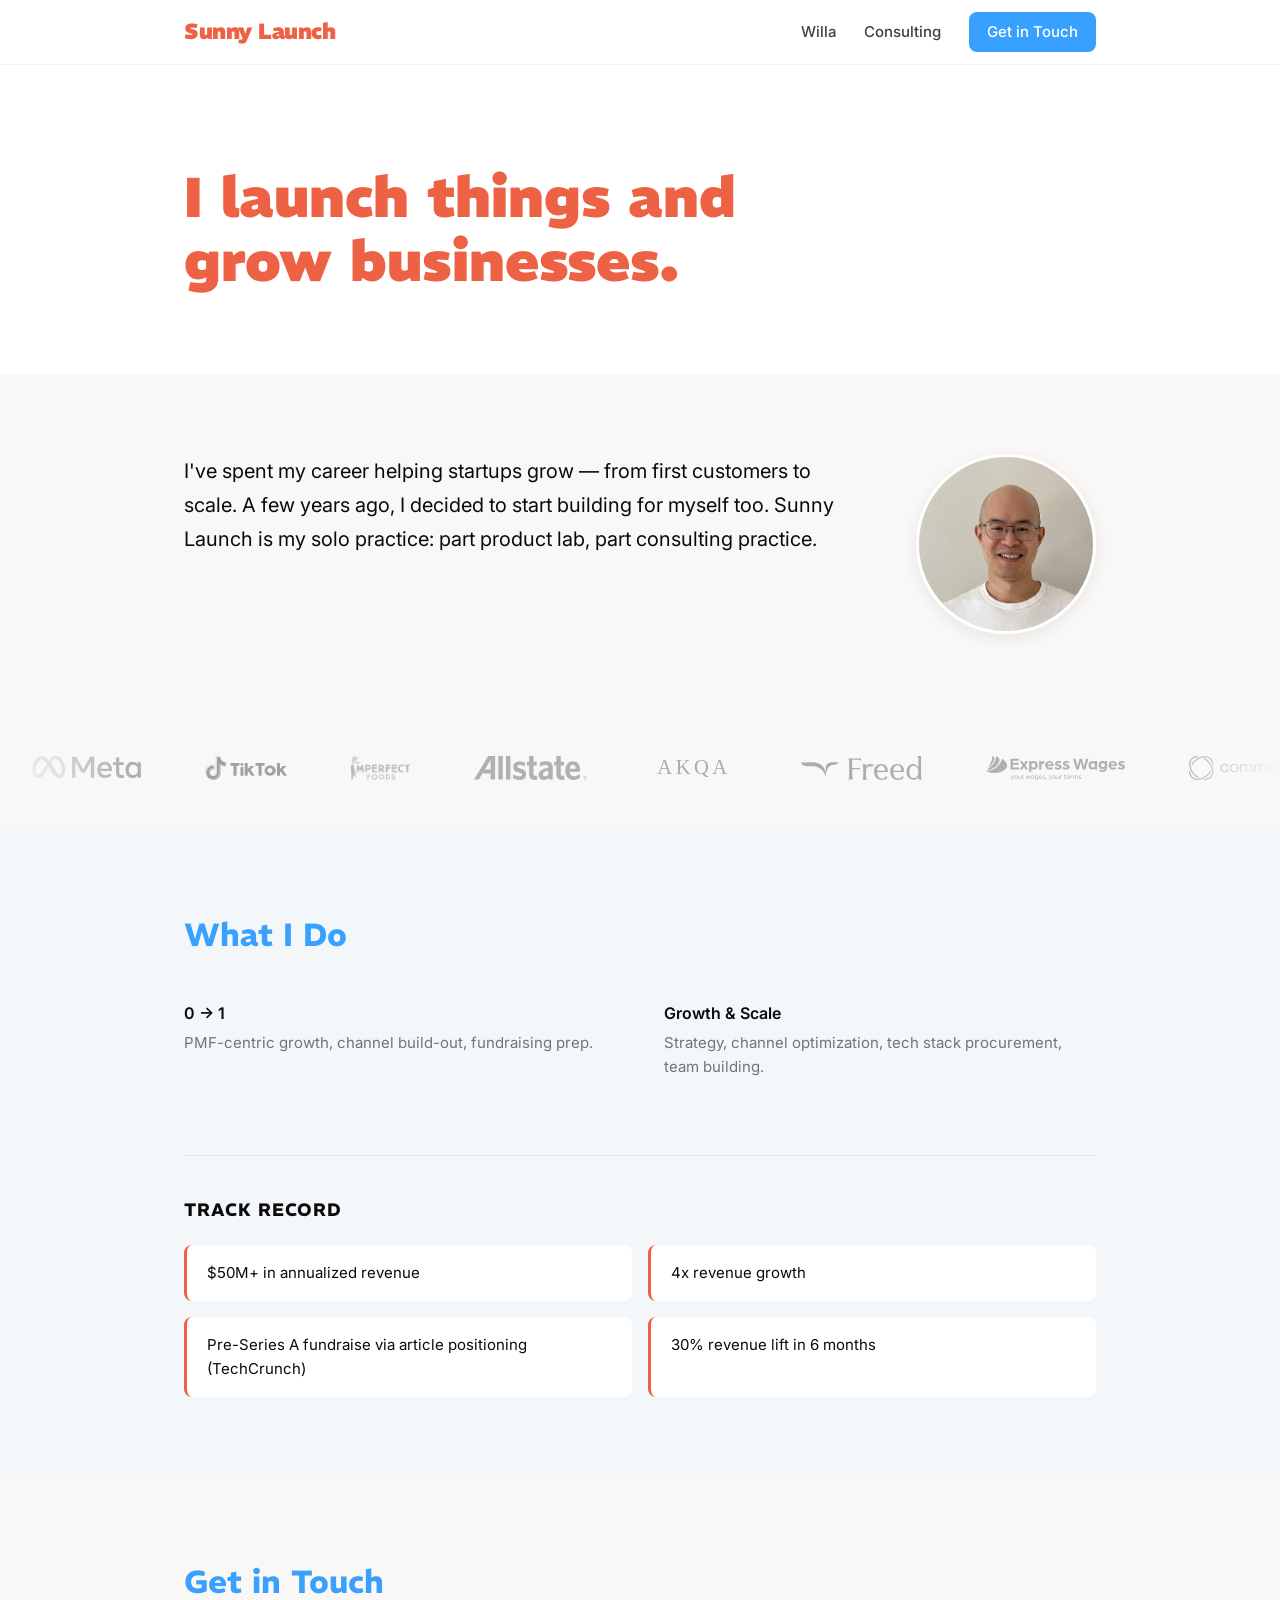
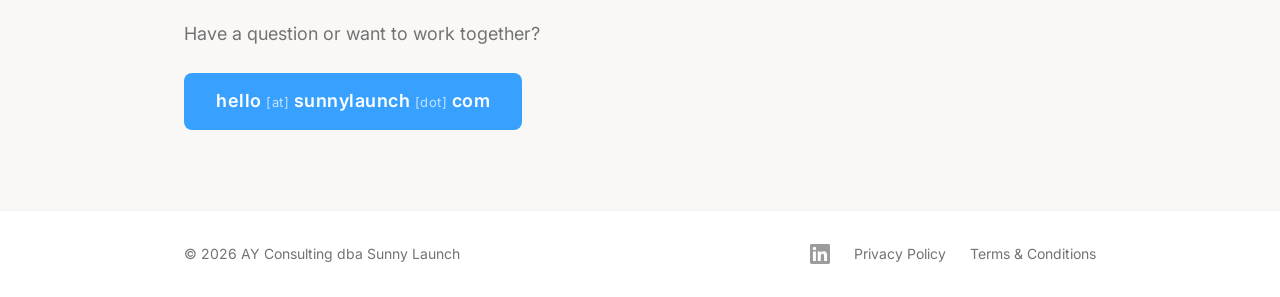
==== consulting/index.html @ fd2e88ab "feat: new homepage + /consulting page Split the single-page site into a brand homepage and a dedicat" ====
<!DOCTYPE html>
<html lang="en">
<head>
  <meta charset="UTF-8">
  <meta name="viewport" content="width=device-width, initial-scale=1.0">
  <title>Consulting — Sunny Launch</title>
  <meta name="description" content="Alvin Yeh works with a small number of early-stage teams on 0&rarr;1 customer growth, positioning, and fundraising prep.">
  <link rel="canonical" href="https://www.sunnylaunch.com/consulting">
  <meta property="og:title" content="Consulting — Sunny Launch">
  <meta property="og:description" content="Growth consulting for early-stage teams: 0&rarr;1 customer growth, positioning, and fundraising prep.">
  <meta property="og:type" content="website">
  <meta property="og:url" content="https://www.sunnylaunch.com/consulting">
  <link rel="icon" type="image/png" href="/assets/icon.png">
  <link rel="stylesheet" href="/style.css">
  <link rel="preconnect" href="https://fonts.googleapis.com">
  <link rel="preconnect" href="https://fonts.gstatic.com" crossorigin>
  <link href="https://fonts.googleapis.com/css2?family=REM:wght@400;700;900&family=Inter:wght@400;500;600&display=swap" rel="stylesheet">
</head>
<body>

  <!-- Nav -->
  <nav class="nav">
    <div class="nav-inner">
      <a href="/" class="nav-logo nav-wordmark">Sunny Launch</a>
      <div class="nav-links">
        <a href="/willa">Willa</a>
        <a href="/consulting">Consulting</a>
        <a href="#contact" class="nav-cta">Get in Touch</a>
      </div>
    </div>
  </nav>

  <!-- Hero -->
  <section class="hero">
    <h1>I launch things and grow businesses.</h1>
  </section>

  <!-- About -->
  <section id="about" class="about">
    <div class="section-inner about-layout">
      <div class="about-text">
        <p class="about-bio">
          I've spent my career helping startups grow &mdash; from first customers to scale.
          A few years ago, I decided to start building for myself too.
          Sunny Launch is my solo practice: part product lab, part consulting practice.
        </p>
      </div>
      <div class="about-photo">
        <img src="/assets/headshot.jpg" alt="Alvin Yeh" class="headshot" onerror="this.parentElement.style.display='none'">
      </div>
    </div>
  </section>

  <!-- Company Logos Marquee -->
  <section class="logo-marquee-section">
    <div class="logo-marquee">
      <div class="logo-track">
        <img src="/assets/logos/meta.svg" alt="Meta" class="logo-img">
        <img src="/assets/logos/tiktok.svg" alt="TikTok" class="logo-img">
        <img src="/assets/logos/imperfect.png" alt="Imperfect Foods" class="logo-img">
        <img src="/assets/logos/allstate.svg" alt="Allstate" class="logo-img">
        <img src="/assets/logos/akqa.svg" alt="AKQA" class="logo-img">
        <img src="/assets/logos/freed.svg" alt="Freed" class="logo-img">
        <img src="/assets/logos/expresswages.svg" alt="ExpressWages" class="logo-img">
        <img src="/assets/logos/commure.webp" alt="Commure" class="logo-img">
        <span class="logo-name">WorkMagic</span>
        <!-- Duplicate for seamless loop -->
        <img src="/assets/logos/meta.svg" alt="" aria-hidden="true" class="logo-img">
        <img src="/assets/logos/tiktok.svg" alt="" aria-hidden="true" class="logo-img">
        <img src="/assets/logos/imperfect.png" alt="" aria-hidden="true" class="logo-img">
        <img src="/assets/logos/allstate.svg" alt="" aria-hidden="true" class="logo-img">
        <img src="/assets/logos/akqa.svg" alt="" aria-hidden="true" class="logo-img">
        <img src="/assets/logos/freed.svg" alt="" aria-hidden="true" class="logo-img">
        <img src="/assets/logos/expresswages.svg" alt="" aria-hidden="true" class="logo-img">
        <img src="/assets/logos/commure.webp" alt="" aria-hidden="true" class="logo-img">
        <span class="logo-name" aria-hidden="true">WorkMagic</span>
      </div>
    </div>
  </section>

  <!-- Work -->
  <section id="work" class="work">
    <div class="section-inner">
      <h2>What I Do</h2>

      <div class="work-lanes">
        <div class="work-item">
          <strong>0 &rarr; 1</strong>
          <p>PMF-centric growth, channel build-out, fundraising prep.</p>
        </div>
        <div class="work-item">
          <strong>Growth &amp; Scale</strong>
          <p>Strategy, channel optimization, tech stack procurement, team building.</p>
        </div>
      </div>

      <!-- Proof Points -->
      <div class="proof-points">
        <h3>Track Record</h3>
        <ul>
          <li>$50M+ in annualized revenue</li>
          <li>4x revenue growth</li>
          <li>Pre-Series A fundraise via article positioning (TechCrunch)</li>
          <li>30% revenue lift in 6 months</li>
        </ul>
      </div>
    </div>
  </section>

  <!-- Contact -->
  <section id="contact" class="contact">
    <div class="section-inner">
      <h2>Get in Touch</h2>
      <p>Have a question or want to work together?</p>
      <a href="#" class="contact-email" id="email-link" onclick="this.href='mai'+'lto:'+'hello'+'@'+'sunny'+'launch'+'.com'; return true;">
        <span class="email-display">hello<span class="at"> [at] </span>sunnylaunch<span class="dot"> [dot] </span>com</span>
      </a>
    </div>
  </section>

  <!-- Footer -->
  <footer class="footer">
    <div class="footer-inner">
      <p>&copy; 2026 AY Consulting dba Sunny Launch</p>
      <div class="footer-links">
        <a href="https://linkedin.com/in/alvinyeh" target="_blank" rel="noopener" class="footer-linkedin" aria-label="LinkedIn">
          <svg width="20" height="20" viewBox="0 0 24 24" fill="currentColor" xmlns="http://www.w3.org/2000/svg"><path d="M20.447 20.452h-3.554v-5.569c0-1.328-.027-3.037-1.852-3.037-1.853 0-2.136 1.445-2.136 2.939v5.667H9.351V9h3.414v1.561h.046c.477-.9 1.637-1.85 3.37-1.85 3.601 0 4.267 2.37 4.267 5.455v6.286zM5.337 7.433a2.062 2.062 0 01-2.063-2.065 2.064 2.064 0 112.063 2.065zm1.782 13.019H3.555V9h3.564v11.452zM22.225 0H1.771C.792 0 0 .774 0 1.729v20.542C0 23.227.792 24 1.771 24h20.451C23.2 24 24 23.227 24 22.271V1.729C24 .774 23.2 0 22.222 0h.003z"/></svg>
        </a>
        <a href="/privacy.html">Privacy Policy</a>
        <a href="/terms.html">Terms &amp; Conditions</a>
      </div>
    </div>
  </footer>

  <script>
    // Assemble email on hover so mailto works cleanly for humans
    document.getElementById('email-link').addEventListener('mouseenter', function() {
      this.href = 'mai' + 'lto:' + 'hello' + '@' + 'sunny' + 'launch' + '.com';
    });
  </script>

</body>
</html>
---- style.css ----
/* ===========================================
   Sunny Launch — Design System
   Colors from existing sunnylaunch.com
   =========================================== */

:root {
  /* Brand colors */
  --coral: #ed6244;
  --blue: #38a1ff;
  --navy: #002f89;
  --bg: #f8f9fb;
  --bg-warm: #faf8f6;
  --bg-cool: #f4f7fa;
  --white: #ffffff;
  --text: #0a0a0a;
  --text-muted: #737373;
  --text-nav: #404040;
  --border-subtle: rgba(0, 0, 0, 0.05);
}

/* Reset */
*, *::before, *::after {
  margin: 0;
  padding: 0;
  box-sizing: border-box;
}

html {
  scroll-behavior: smooth;
}

body {
  font-family: 'Inter', -apple-system, BlinkMacSystemFont, sans-serif;
  font-size: 16px;
  line-height: 1.6;
  color: var(--text);
  background: var(--white);
}

/* ---- Nav ---- */
.nav {
  position: sticky;
  top: 0;
  z-index: 100;
  background: rgba(255, 255, 255, 0.92);
  backdrop-filter: blur(12px);
  -webkit-backdrop-filter: blur(12px);
  border-bottom: 1px solid var(--border-subtle);
}

.nav-inner {
  max-width: 960px;
  margin: 0 auto;
  padding: 12px 24px;
  display: flex;
  align-items: center;
  justify-content: space-between;
}

.nav-logo {
  text-decoration: none;
  display: flex;
  align-items: center;
}

.nav-logo-img {
  height: 28px;
  width: auto;
}

.nav-links {
  display: flex;
  align-items: center;
  gap: 28px;
}

.nav-links a {
  font-size: 15px;
  font-weight: 500;
  color: var(--text-nav);
  text-decoration: none;
  transition: color 0.2s;
}

.nav-links a:hover {
  color: var(--blue);
}

.nav-cta {
  background: var(--blue) !important;
  color: var(--white) !important;
  padding: 8px 18px !important;
  border-radius: 8px;
  transition: opacity 0.2s !important;
}

.nav-cta:hover {
  opacity: 0.85;
}

/* ---- Hero ---- */
.hero {
  max-width: 960px;
  margin: 0 auto;
  padding: 100px 24px 80px;
}

.hero h1 {
  font-family: 'REM', sans-serif;
  font-weight: 900;
  font-size: clamp(36px, 5vw, 56px);
  line-height: 1.15;
  color: var(--coral);
  max-width: 700px;
}

/* ---- About ---- */
.section-inner {
  max-width: 960px;
  margin: 0 auto;
  padding: 80px 24px;
}

.about {
  background: var(--bg-warm);
}

.about-layout {
  display: flex;
  align-items: flex-start;
  gap: 48px;
}

.about-text {
  flex: 1;
}

.about-bio {
  font-size: 20px;
  line-height: 1.7;
  color: var(--text);
}

.about-entity {
  margin-top: 16px;
  font-size: 14px;
  color: var(--text-muted);
}

/* Headshot */
.about-photo {
  flex-shrink: 0;
}

.headshot {
  width: 180px;
  height: 180px;
  border-radius: 50%;
  object-fit: cover;
  border: 3px solid var(--white);
  box-shadow: 0 4px 16px rgba(0, 0, 0, 0.08);
}

/* ---- Company Logo Marquee ---- */
.logo-marquee-section {
  background: var(--bg-warm);
  padding: 32px 0 48px;
  overflow: hidden;
}

.logo-marquee {
  position: relative;
  width: 100%;
  overflow: hidden;
  mask-image: linear-gradient(to right, transparent, black 10%, black 90%, transparent);
  -webkit-mask-image: linear-gradient(to right, transparent, black 10%, black 90%, transparent);
}

.logo-track {
  display: flex;
  align-items: center;
  gap: 0;
  width: max-content;
  animation: marquee 25s linear infinite;
}

.logo-name {
  font-family: 'REM', sans-serif;
  font-weight: 700;
  font-size: 18px;
  color: var(--text);
  opacity: 0.25;
  letter-spacing: 1px;
  text-transform: uppercase;
  white-space: nowrap;
  transition: opacity 0.3s;
  padding: 0 32px;
}

.logo-name:hover {
  opacity: 0.6;
}

.logo-name.akqa {
  font-family: Georgia, 'Times New Roman', serif;
  font-weight: 400;
  font-size: 22px;
  letter-spacing: 3px;
}

.logo-img {
  height: 24px;
  width: auto;
  object-fit: contain;
  filter: grayscale(100%);
  opacity: 0.35;
  transition: opacity 0.3s, filter 0.3s;
  padding: 0 32px;
}

.logo-img:hover {
  filter: grayscale(0%);
  opacity: 0.8;
}

@keyframes marquee {
  0% {
    transform: translateX(0);
  }
  100% {
    transform: translateX(-50%);
  }
}

/* ---- Work ---- */
.work {
  background: var(--bg-cool);
}

.work h2 {
  font-family: 'REM', sans-serif;
  font-weight: 700;
  font-size: 32px;
  color: var(--blue);
  margin-bottom: 40px;
}

.work-lanes {
  display: grid;
  grid-template-columns: 1fr 1fr;
  gap: 48px;
}

.work-lane h3 {
  font-family: 'REM', sans-serif;
  font-weight: 700;
  font-size: 18px;
  color: var(--text);
  text-transform: uppercase;
  letter-spacing: 1px;
  margin-bottom: 20px;
  padding-bottom: 10px;
  border-bottom: 2px solid var(--coral);
}

.work-item {
  margin-bottom: 20px;
}

.work-item strong {
  font-size: 16px;
  font-weight: 600;
  color: var(--text);
}

.work-item p {
  margin-top: 4px;
  font-size: 15px;
  color: var(--text-muted);
}

/* Proof Points */
.proof-points {
  margin-top: 56px;
  padding-top: 40px;
  border-top: 1px solid rgba(0, 0, 0, 0.08);
}

.proof-points h3 {
  font-family: 'REM', sans-serif;
  font-weight: 700;
  font-size: 18px;
  color: var(--text);
  text-transform: uppercase;
  letter-spacing: 1px;
  margin-bottom: 20px;
}

.proof-points ul {
  list-style: none;
  display: grid;
  grid-template-columns: 1fr 1fr;
  gap: 16px;
}

.proof-points li {
  font-size: 15px;
  color: var(--text);
  padding: 16px 20px;
  background: var(--white);
  border-radius: 8px;
  border-left: 3px solid var(--coral);
}

/* ---- Contact ---- */
.contact {
  background: var(--bg-warm);
}

.contact h2 {
  font-family: 'REM', sans-serif;
  font-weight: 700;
  font-size: 32px;
  color: var(--blue);
  margin-bottom: 12px;
}

.contact p {
  font-size: 18px;
  color: var(--text-muted);
  margin-bottom: 24px;
}

.contact-email {
  display: inline-block;
  font-size: 18px;
  font-weight: 600;
  color: var(--white);
  background: var(--blue);
  padding: 14px 32px;
  border-radius: 8px;
  text-decoration: none;
  transition: opacity 0.2s;
  cursor: pointer;
}

.contact-email:hover {
  opacity: 0.85;
}

/* Email obfuscation display */
.email-display {
  letter-spacing: 0.5px;
}

.email-display .at,
.email-display .dot {
  font-size: 13px;
  opacity: 0.7;
  font-weight: 400;
}

/* ---- Footer ---- */
.footer {
  background: var(--white);
  color: var(--text-muted);
  border-top: 1px solid var(--border-subtle);
}

.footer-inner {
  max-width: 960px;
  margin: 0 auto;
  padding: 32px 24px;
  display: flex;
  align-items: center;
  justify-content: space-between;
}

.footer p {
  font-size: 14px;
}

.footer-links {
  display: flex;
  gap: 24px;
}

.footer-links a {
  font-size: 14px;
  color: var(--text-muted);
  text-decoration: none;
  transition: color 0.2s;
}

.footer-links a:hover {
  color: var(--text);
}

.footer-linkedin {
  display: flex;
  align-items: center;
}

.footer-linkedin svg {
  opacity: 0.7;
  transition: opacity 0.2s;
}

.footer-linkedin:hover svg {
  opacity: 1;
}

/* ---- Responsive ---- */
@media (max-width: 640px) {
  .hero {
    padding: 64px 24px 48px;
  }

  .about-layout {
    flex-direction: column-reverse;
    gap: 32px;
  }

  .headshot {
    width: 120px;
    height: 120px;
  }

  .work-lanes {
    grid-template-columns: 1fr;
    gap: 32px;
  }

  .proof-points ul {
    grid-template-columns: 1fr;
  }

  .footer-inner {
    flex-direction: column;
    gap: 12px;
    text-align: center;
  }

  .nav-links {
    gap: 16px;
  }

  .logo-name {
    font-size: 14px;
    padding: 0 14px;
  }

  .logo-sep {
    font-size: 18px;
  }
}

/* ---- Legal pages ---- */
.legal {
  background: var(--bg-warm);
}

.legal-inner {
  max-width: 720px;
  margin: 0 auto;
  padding: 80px 24px;
}

.legal-inner h1 {
  font-family: 'REM', sans-serif;
  font-weight: 900;
  font-size: 36px;
  color: var(--coral);
  margin-bottom: 8px;
}

.legal-inner .last-updated {
  font-size: 14px;
  color: var(--text-muted);
  margin-bottom: 40px;
}

.legal-inner h2 {
  font-family: 'REM', sans-serif;
  font-weight: 700;
  font-size: 22px;
  color: var(--blue);
  margin-top: 40px;
  margin-bottom: 12px;
}

.legal-inner h3 {
  font-weight: 600;
  font-size: 16px;
  margin-top: 24px;
  margin-bottom: 8px;
}

.legal-inner p,
.legal-inner li {
  font-size: 15px;
  line-height: 1.7;
  color: var(--text);
  margin-bottom: 12px;
}

.legal-inner ul {
  padding-left: 24px;
  margin-bottom: 16px;
}

.legal-inner table {
  width: 100%;
  border-collapse: collapse;
  margin: 16px 0 24px;
  font-size: 14px;
}

.legal-inner th,
.legal-inner td {
  text-align: left;
  padding: 10px 12px;
  border: 1px solid rgba(0, 0, 0, 0.1);
}

.legal-inner th {
  background: var(--bg-cool);
  font-weight: 600;
}

.legal-inner a {
  color: var(--blue);
}

/* ===========================================
   Homepage v2 — Welcome / Why / Willa / Consulting
   =========================================== */

/* Text wordmark replaces the logo image in nav */
.nav-wordmark {
  font-family: 'REM', sans-serif;
  font-weight: 900;
  font-size: 22px;
  color: var(--coral);
  letter-spacing: -0.5px;
}

/* ---- Hero subhead ---- */
.hero-sub {
  margin-top: 24px;
  max-width: 720px;
  font-size: 20px;
  line-height: 1.7;
  color: var(--text);
}

/* ---- Section shells ---- */
.section-warm {
  background: var(--bg-warm);
}

.section-cool {
  background: var(--bg-cool);
}

/* Lets a marquee band sit flush against the section's bottom edge */
.section-flush > .section-inner {
  padding-bottom: 56px;
}

.section-h2 {
  font-family: 'REM', sans-serif;
  font-weight: 700;
  font-size: 32px;
  color: var(--blue);
  margin-bottom: 28px;
}

/* Small caps label with the coral rule, matching .work-lane h3 */
.eyebrow {
  font-family: 'REM', sans-serif;
  font-weight: 700;
  font-size: 18px;
  color: var(--text);
  text-transform: uppercase;
  letter-spacing: 1px;
  margin-bottom: 28px;
  padding-bottom: 10px;
  border-bottom: 2px solid var(--coral);
  display: inline-block;
}

/* ---- Body copy ---- */
.prose {
  max-width: 720px;
  font-size: 18px;
  line-height: 1.75;
  color: var(--text);
}

.prose + .prose {
  margin-top: 20px;
}

.prose-muted {
  max-width: 720px;
  font-size: 18px;
  line-height: 1.75;
  color: var(--text-muted);
}

.lede {
  max-width: 720px;
  font-size: 20px;
  font-weight: 600;
  line-height: 1.6;
  color: var(--text);
  margin-bottom: 16px;
}

.pull-quote {
  margin-top: 28px;
  padding-left: 20px;
  border-left: 3px solid var(--coral);
  font-size: 18px;
  line-height: 1.7;
  color: var(--text);
}

/* ---- Buttons ---- */
.btn-row {
  display: flex;
  flex-wrap: wrap;
  gap: 12px;
  margin-top: 32px;
}

.btn {
  display: inline-block;
  font-size: 16px;
  font-weight: 600;
  padding: 14px 28px;
  border-radius: 8px;
  text-decoration: none;
  transition: opacity 0.2s, border-color 0.2s;
}

.btn-primary {
  background: var(--blue);
  color: var(--white);
}

.btn-primary:hover {
  opacity: 0.85;
}

.btn-secondary {
  background: var(--white);
  color: var(--text);
  border: 1px solid rgba(0, 0, 0, 0.12);
}

.btn-secondary:hover {
  border-color: var(--blue);
}

/* ---- Marquee as a band inside a section ---- */
.logo-marquee-band {
  padding: 28px 0 40px;
  border-top: 1px solid var(--border-subtle);
  overflow: hidden;
}

/* The marquee is decorative; hold it still for motion-sensitive visitors */
@media (prefers-reduced-motion: reduce) {
  .logo-track {
    animation: none;
  }
}

@media (max-width: 640px) {
  .hero-sub {
    font-size: 18px;
  }

  .section-h2 {
    font-size: 26px;
  }

  .prose,
  .prose-muted,
  .pull-quote {
    font-size: 17px;
  }

  .btn {
    width: 100%;
    text-align: center;
  }
}
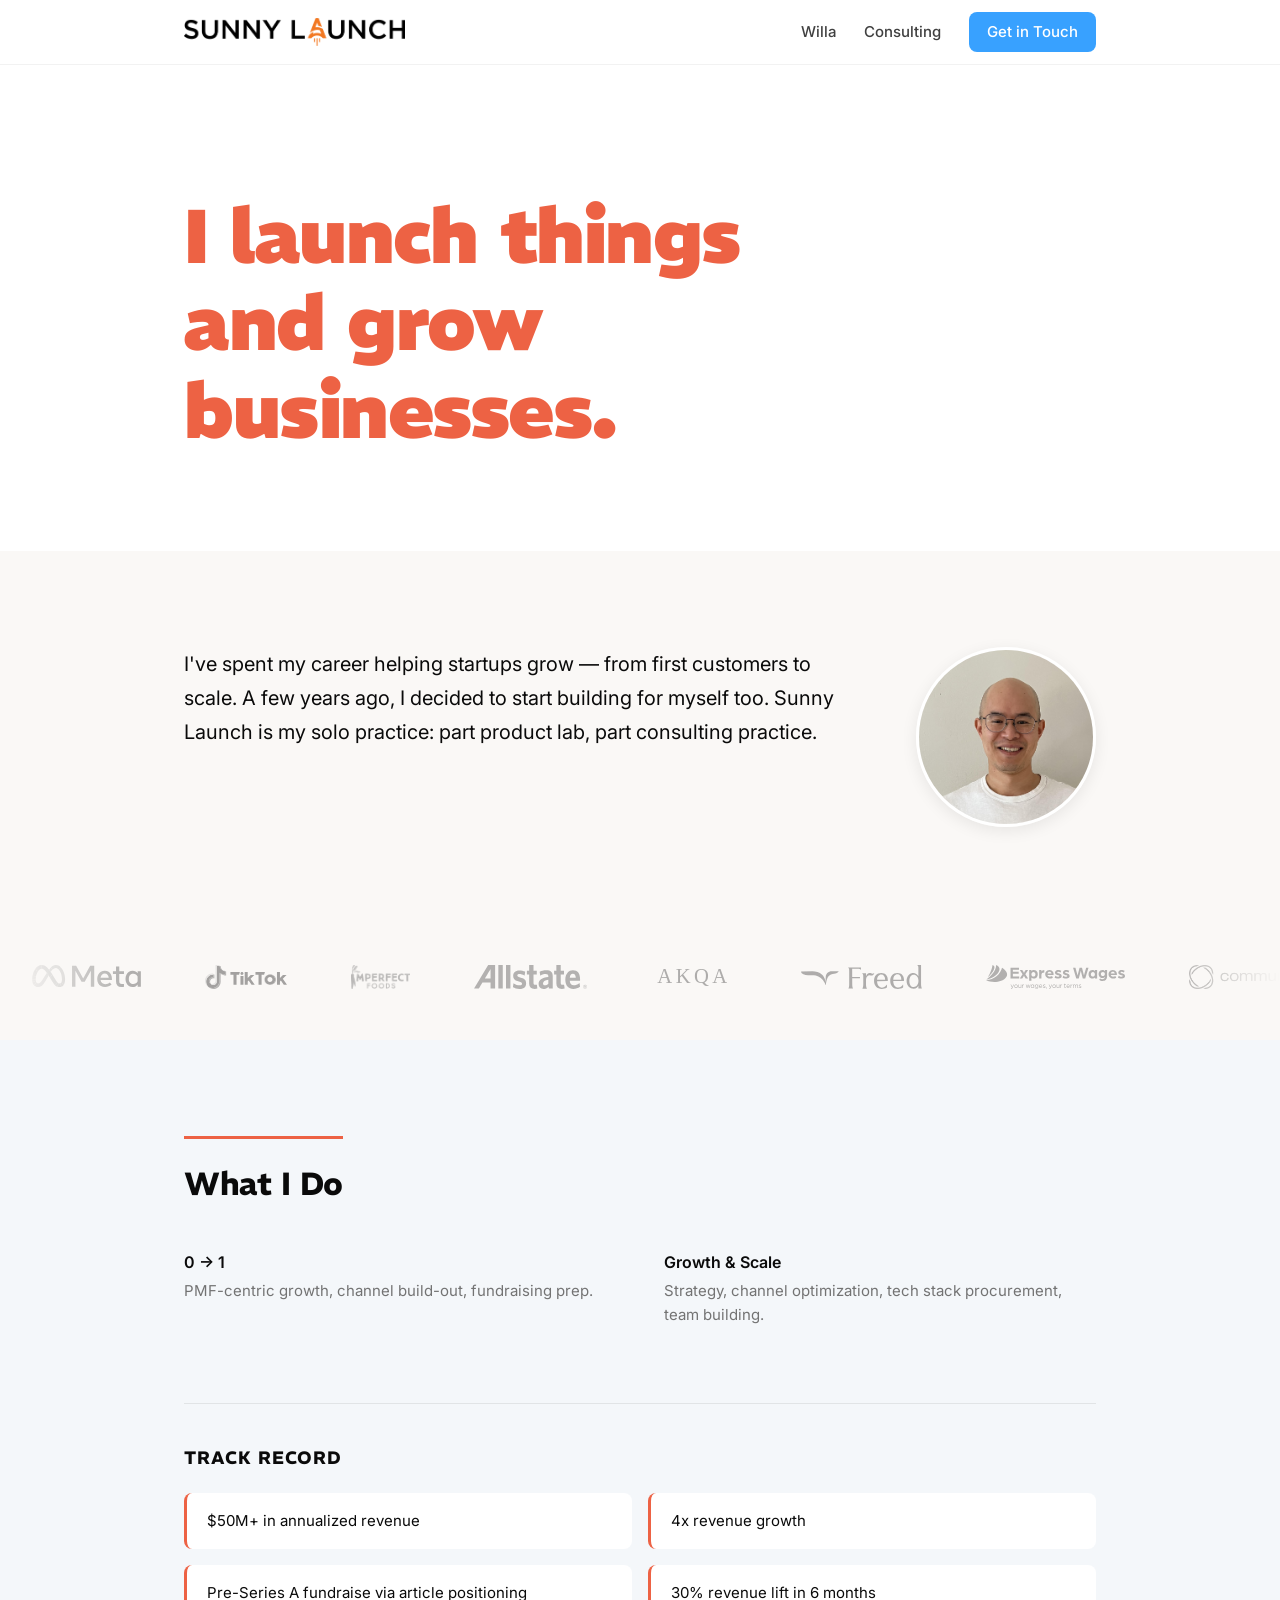
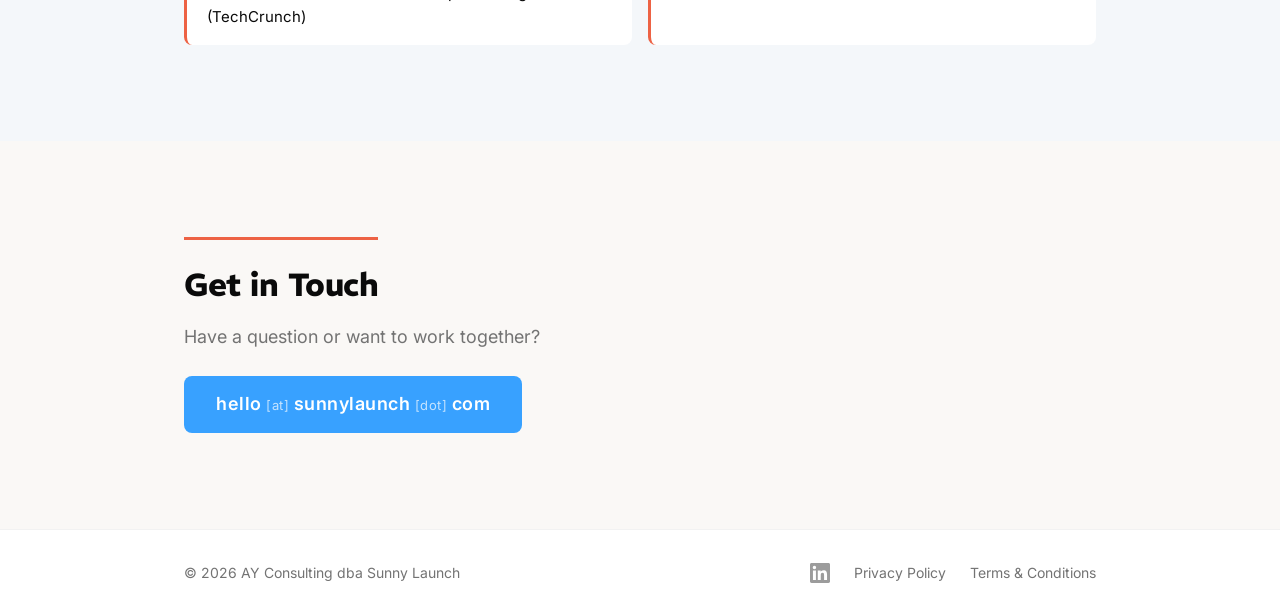
==== commit a3d3b112: "fix: restore logo lockup in nav, unify the heading system Design pass on the new homepage, plus the " ====
--- a/consulting/index.html
+++ b/consulting/index.html
@@ -21,7 +21,10 @@
   <!-- Nav -->
   <nav class="nav">
     <div class="nav-inner">
-      <a href="/" class="nav-logo nav-wordmark">Sunny Launch</a>
+      <a href="/" class="nav-logo" aria-label="Sunny Launch">
+        <img src="/assets/logo.png" alt="" class="nav-logo-img">
+        <img src="/assets/icon.png" alt="" class="nav-logo-icon">
+      </a>
       <div class="nav-links">
         <a href="/willa">Willa</a>
         <a href="/consulting">Consulting</a>
--- a/style.css
+++ b/style.css
@@ -16,6 +16,9 @@
   --text-muted: #737373;
   --text-nav: #404040;
   --border-subtle: rgba(0, 0, 0, 0.05);
+
+  /* ~66 characters at 18px — the readable line length */
+  --measure: 660px;
 }
 
 /* Reset */
@@ -118,7 +121,7 @@
 .section-inner {
   max-width: 960px;
   margin: 0 auto;
-  padding: 80px 24px;
+  padding: 96px 24px;
 }
 
 .about {
@@ -237,12 +240,17 @@
   background: var(--bg-cool);
 }
 
+/* Matches .section-h2 so both pages share one heading system */
 .work h2 {
   font-family: 'REM', sans-serif;
   font-weight: 700;
-  font-size: 32px;
-  color: var(--blue);
+  font-size: clamp(26px, 3vw, 32px);
+  letter-spacing: -0.5px;
+  color: var(--text);
   margin-bottom: 40px;
+  padding-top: 20px;
+  border-top: 3px solid var(--coral);
+  display: inline-block;
 }
 
 .work-lanes {
@@ -320,9 +328,13 @@
 .contact h2 {
   font-family: 'REM', sans-serif;
   font-weight: 700;
-  font-size: 32px;
-  color: var(--blue);
+  font-size: clamp(26px, 3vw, 32px);
+  letter-spacing: -0.5px;
+  color: var(--text);
   margin-bottom: 12px;
+  padding-top: 20px;
+  border-top: 3px solid var(--coral);
+  display: inline-block;
 }
 
 .contact p {
@@ -536,19 +548,19 @@
    Homepage v2 — Welcome / Why / Willa / Consulting
    =========================================== */
 
-/* Text wordmark replaces the logo image in nav */
-.nav-wordmark {
-  font-family: 'REM', sans-serif;
-  font-weight: 900;
-  font-size: 22px;
-  color: var(--coral);
-  letter-spacing: -0.5px;
-}
-
-/* ---- Hero subhead ---- */
+/* Hero gets real presence: it is one word, so it has to carry the screen */
+.hero {
+  padding: 128px 24px 96px;
+}
+
+.hero h1 {
+  font-size: clamp(48px, 7vw, 76px);
+  letter-spacing: -1.5px;
+}
+
 .hero-sub {
-  margin-top: 24px;
-  max-width: 720px;
+  margin-top: 28px;
+  max-width: var(--measure);
   font-size: 20px;
   line-height: 1.7;
   color: var(--text);
@@ -568,31 +580,23 @@
   padding-bottom: 56px;
 }
 
+/* One heading system for every section, so no section outranks another by
+   accident. The coral rule is the accent; blue is reserved for actions. */
 .section-h2 {
   font-family: 'REM', sans-serif;
   font-weight: 700;
-  font-size: 32px;
-  color: var(--blue);
+  font-size: clamp(26px, 3vw, 32px);
+  letter-spacing: -0.5px;
+  color: var(--text);
   margin-bottom: 28px;
-}
-
-/* Small caps label with the coral rule, matching .work-lane h3 */
-.eyebrow {
-  font-family: 'REM', sans-serif;
-  font-weight: 700;
-  font-size: 18px;
-  color: var(--text);
-  text-transform: uppercase;
-  letter-spacing: 1px;
-  margin-bottom: 28px;
-  padding-bottom: 10px;
-  border-bottom: 2px solid var(--coral);
+  padding-top: 20px;
+  border-top: 3px solid var(--coral);
   display: inline-block;
 }
 
 /* ---- Body copy ---- */
 .prose {
-  max-width: 720px;
+  max-width: var(--measure);
   font-size: 18px;
   line-height: 1.75;
   color: var(--text);
@@ -603,27 +607,30 @@
 }
 
 .prose-muted {
-  max-width: 720px;
+  max-width: var(--measure);
   font-size: 18px;
   line-height: 1.75;
   color: var(--text-muted);
 }
 
 .lede {
-  max-width: 720px;
-  font-size: 20px;
+  max-width: var(--measure);
+  font-size: 21px;
   font-weight: 600;
-  line-height: 1.6;
-  color: var(--text);
-  margin-bottom: 16px;
+  line-height: 1.55;
+  color: var(--text);
+  margin-bottom: 14px;
 }
 
 .pull-quote {
-  margin-top: 28px;
-  padding-left: 20px;
+  margin-top: 32px;
+  max-width: var(--measure);
+  padding-left: 22px;
   border-left: 3px solid var(--coral);
-  font-size: 18px;
-  line-height: 1.7;
+  font-family: 'REM', sans-serif;
+  font-weight: 400;
+  font-size: 21px;
+  line-height: 1.55;
   color: var(--text);
 }
 
@@ -678,7 +685,29 @@
   }
 }
 
+/* The wordmark is a wide lockup (~8:1), so the nav swaps to the square icon
+   once the logo plus three links stop fitting on one row. */
+.nav-logo-icon {
+  display: none;
+  height: 28px;
+  width: auto;
+}
+
 @media (max-width: 640px) {
+  /* Re-state the mobile hero padding: the desktop .hero rule above is later
+     in the file than the original mobile block, so it would otherwise win. */
+  .hero {
+    padding: 72px 24px 56px;
+  }
+
+  .nav-logo-img {
+    display: none;
+  }
+
+  .nav-logo-icon {
+    display: block;
+  }
+
   .hero-sub {
     font-size: 18px;
   }
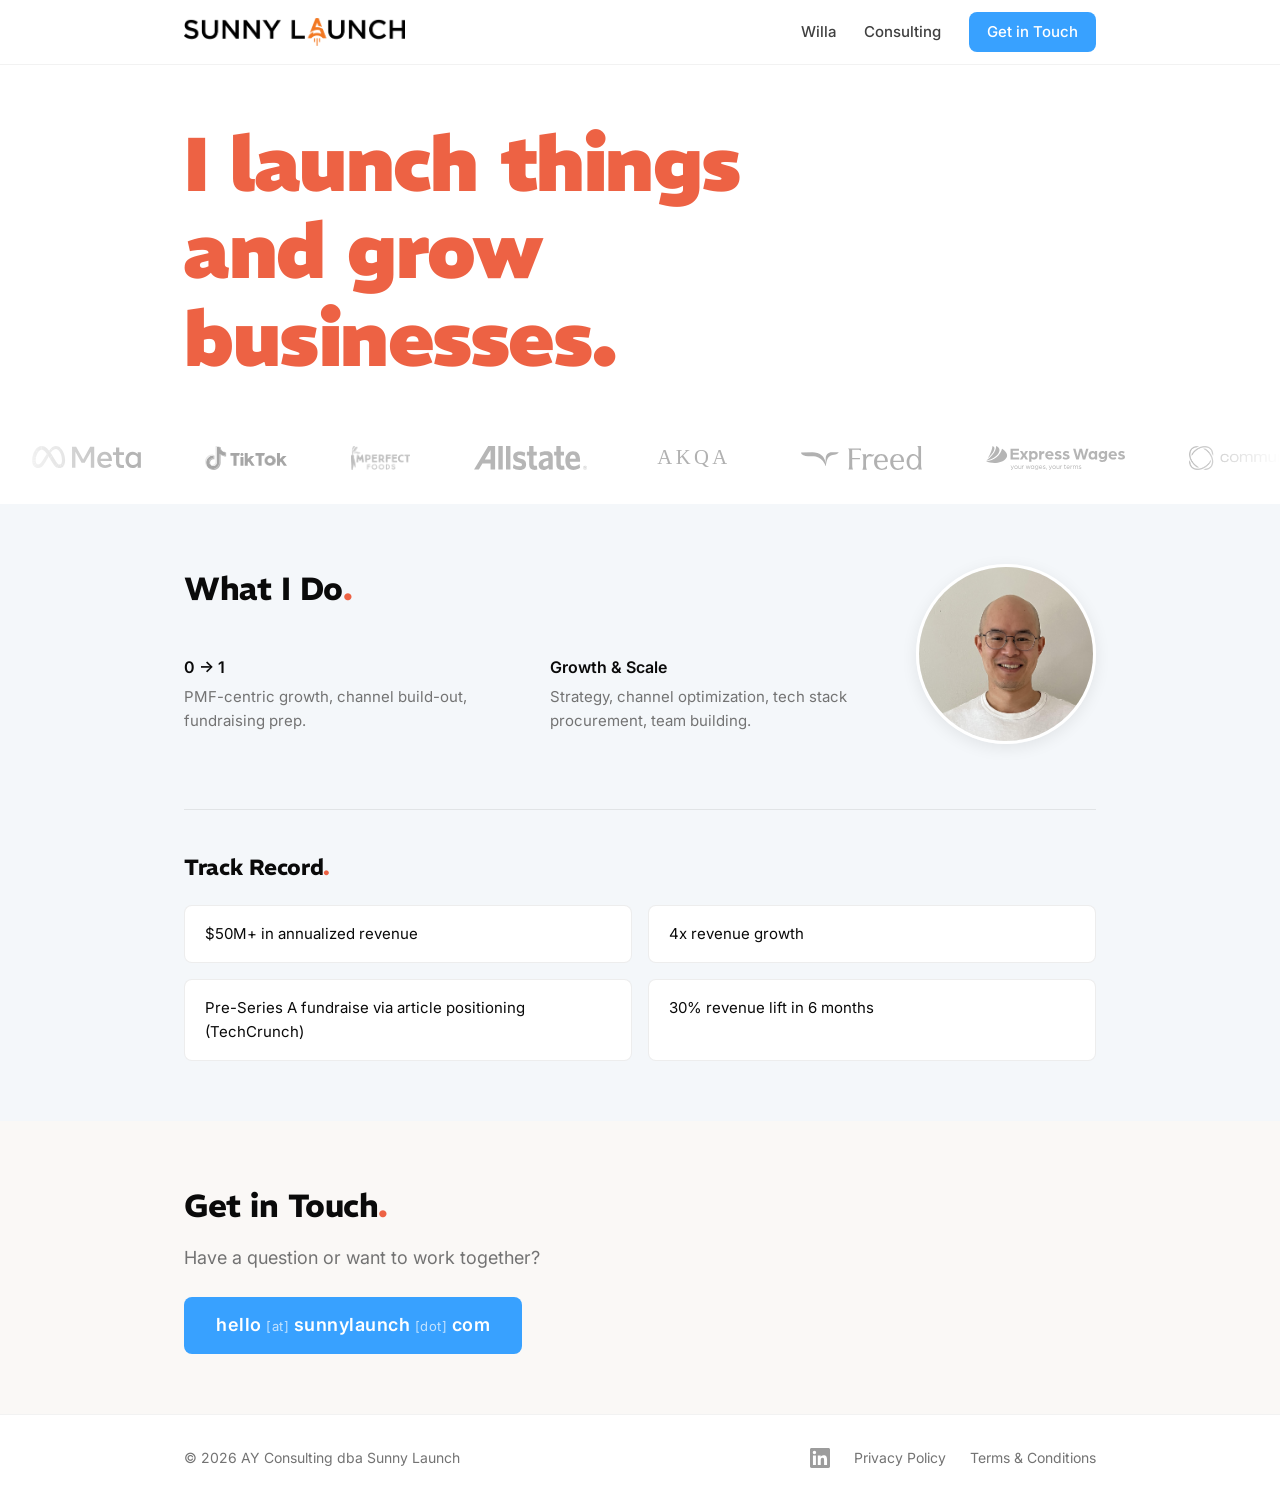
==== commit 6eab7e91: "style: tighten vertical rhythm; rework /consulting Spacing (both pages): - Hero top padding 128px ->" ====
--- a/consulting/index.html
+++ b/consulting/index.html
@@ -38,22 +38,6 @@
     <h1>I launch things and grow businesses.</h1>
   </section>
 
-  <!-- About -->
-  <section id="about" class="about">
-    <div class="section-inner about-layout">
-      <div class="about-text">
-        <p class="about-bio">
-          I've spent my career helping startups grow &mdash; from first customers to scale.
-          A few years ago, I decided to start building for myself too.
-          Sunny Launch is my solo practice: part product lab, part consulting practice.
-        </p>
-      </div>
-      <div class="about-photo">
-        <img src="/assets/headshot.jpg" alt="Alvin Yeh" class="headshot" onerror="this.parentElement.style.display='none'">
-      </div>
-    </div>
-  </section>
-
   <!-- Company Logos Marquee -->
   <section class="logo-marquee-section">
     <div class="logo-marquee">
@@ -84,16 +68,24 @@
   <!-- Work -->
   <section id="work" class="work">
     <div class="section-inner">
-      <h2>What I Do</h2>
+      <div class="work-top">
+        <div class="work-top-main">
+          <h2>What I Do</h2>
 
-      <div class="work-lanes">
-        <div class="work-item">
-          <strong>0 &rarr; 1</strong>
-          <p>PMF-centric growth, channel build-out, fundraising prep.</p>
+          <div class="work-lanes">
+            <div class="work-item">
+              <strong>0 &rarr; 1</strong>
+              <p>PMF-centric growth, channel build-out, fundraising prep.</p>
+            </div>
+            <div class="work-item">
+              <strong>Growth &amp; Scale</strong>
+              <p>Strategy, channel optimization, tech stack procurement, team building.</p>
+            </div>
+          </div>
         </div>
-        <div class="work-item">
-          <strong>Growth &amp; Scale</strong>
-          <p>Strategy, channel optimization, tech stack procurement, team building.</p>
+
+        <div class="about-photo">
+          <img src="/assets/headshot.jpg" alt="Alvin Yeh" class="headshot" onerror="this.parentElement.style.display='none'">
         </div>
       </div>
 
--- a/style.css
+++ b/style.css
@@ -121,7 +121,7 @@
 .section-inner {
   max-width: 960px;
   margin: 0 auto;
-  padding: 96px 24px;
+  padding: 60px 24px;
 }
 
 .about {
@@ -166,8 +166,8 @@
 
 /* ---- Company Logo Marquee ---- */
 .logo-marquee-section {
-  background: var(--bg-warm);
-  padding: 32px 0 48px;
+  background: var(--white);
+  padding: 8px 0 32px;
   overflow: hidden;
 }
 
@@ -248,9 +248,6 @@
   letter-spacing: -0.5px;
   color: var(--text);
   margin-bottom: 40px;
-  padding-top: 20px;
-  border-top: 3px solid var(--coral);
-  display: inline-block;
 }
 
 .work-lanes {
@@ -294,14 +291,19 @@
   border-top: 1px solid rgba(0, 0, 0, 0.08);
 }
 
+/* Same family and color as the section headings, one step down in scale */
 .proof-points h3 {
   font-family: 'REM', sans-serif;
   font-weight: 700;
-  font-size: 18px;
-  color: var(--text);
-  text-transform: uppercase;
-  letter-spacing: 1px;
+  font-size: 22px;
+  letter-spacing: -0.3px;
+  color: var(--text);
   margin-bottom: 20px;
+}
+
+.proof-points h3::after {
+  content: ".";
+  color: var(--coral);
 }
 
 .proof-points ul {
@@ -317,7 +319,7 @@
   padding: 16px 20px;
   background: var(--white);
   border-radius: 8px;
-  border-left: 3px solid var(--coral);
+  border: 1px solid rgba(0, 0, 0, 0.07);
 }
 
 /* ---- Contact ---- */
@@ -332,9 +334,6 @@
   letter-spacing: -0.5px;
   color: var(--text);
   margin-bottom: 12px;
-  padding-top: 20px;
-  border-top: 3px solid var(--coral);
-  display: inline-block;
 }
 
 .contact p {
@@ -548,9 +547,8 @@
    Homepage v2 — Welcome / Why / Willa / Consulting
    =========================================== */
 
-/* Hero gets real presence: it is one word, so it has to carry the screen */
 .hero {
-  padding: 128px 24px 96px;
+  padding: 56px 24px 52px;
 }
 
 .hero h1 {
@@ -581,7 +579,7 @@
 }
 
 /* One heading system for every section, so no section outranks another by
-   accident. The coral rule is the accent; blue is reserved for actions. */
+   accident. The coral full stop is the only accent; blue is for actions. */
 .section-h2 {
   font-family: 'REM', sans-serif;
   font-weight: 700;
@@ -589,9 +587,13 @@
   letter-spacing: -0.5px;
   color: var(--text);
   margin-bottom: 28px;
-  padding-top: 20px;
-  border-top: 3px solid var(--coral);
-  display: inline-block;
+}
+
+.section-h2::after,
+.work h2::after,
+.contact h2::after {
+  content: ".";
+  color: var(--coral);
 }
 
 /* ---- Body copy ---- */
@@ -613,24 +615,25 @@
   color: var(--text-muted);
 }
 
+/* Lineage note, not a headline — the description below it is the point */
 .lede {
   max-width: var(--measure);
-  font-size: 21px;
-  font-weight: 600;
-  line-height: 1.55;
-  color: var(--text);
+  font-size: 15px;
+  font-weight: 500;
+  line-height: 1.6;
+  color: var(--text-muted);
   margin-bottom: 14px;
 }
 
+/* Set apart by type and space rather than a rule */
 .pull-quote {
-  margin-top: 32px;
+  margin-top: 36px;
   max-width: var(--measure);
-  padding-left: 22px;
-  border-left: 3px solid var(--coral);
   font-family: 'REM', sans-serif;
   font-weight: 400;
-  font-size: 21px;
-  line-height: 1.55;
+  font-size: 22px;
+  line-height: 1.5;
+  letter-spacing: -0.3px;
   color: var(--text);
 }
 
@@ -693,11 +696,32 @@
   width: auto;
 }
 
+/* Consulting: offerings on the left, headshot alongside */
+.work-top {
+  display: flex;
+  align-items: flex-start;
+  gap: 48px;
+}
+
+.work-top-main {
+  flex: 1;
+  min-width: 0;
+}
+
 @media (max-width: 640px) {
   /* Re-state the mobile hero padding: the desktop .hero rule above is later
      in the file than the original mobile block, so it would otherwise win. */
   .hero {
-    padding: 72px 24px 56px;
+    padding: 40px 24px 40px;
+  }
+
+  .section-inner {
+    padding: 48px 24px;
+  }
+
+  .work-top {
+    flex-direction: column-reverse;
+    gap: 28px;
   }
 
   .nav-logo-img {
@@ -717,9 +741,13 @@
   }
 
   .prose,
-  .prose-muted,
+  .prose-muted {
+    font-size: 17px;
+  }
+
+  /* Keeps its step up over body copy now that the rule is gone */
   .pull-quote {
-    font-size: 17px;
+    font-size: 19px;
   }
 
   .btn {
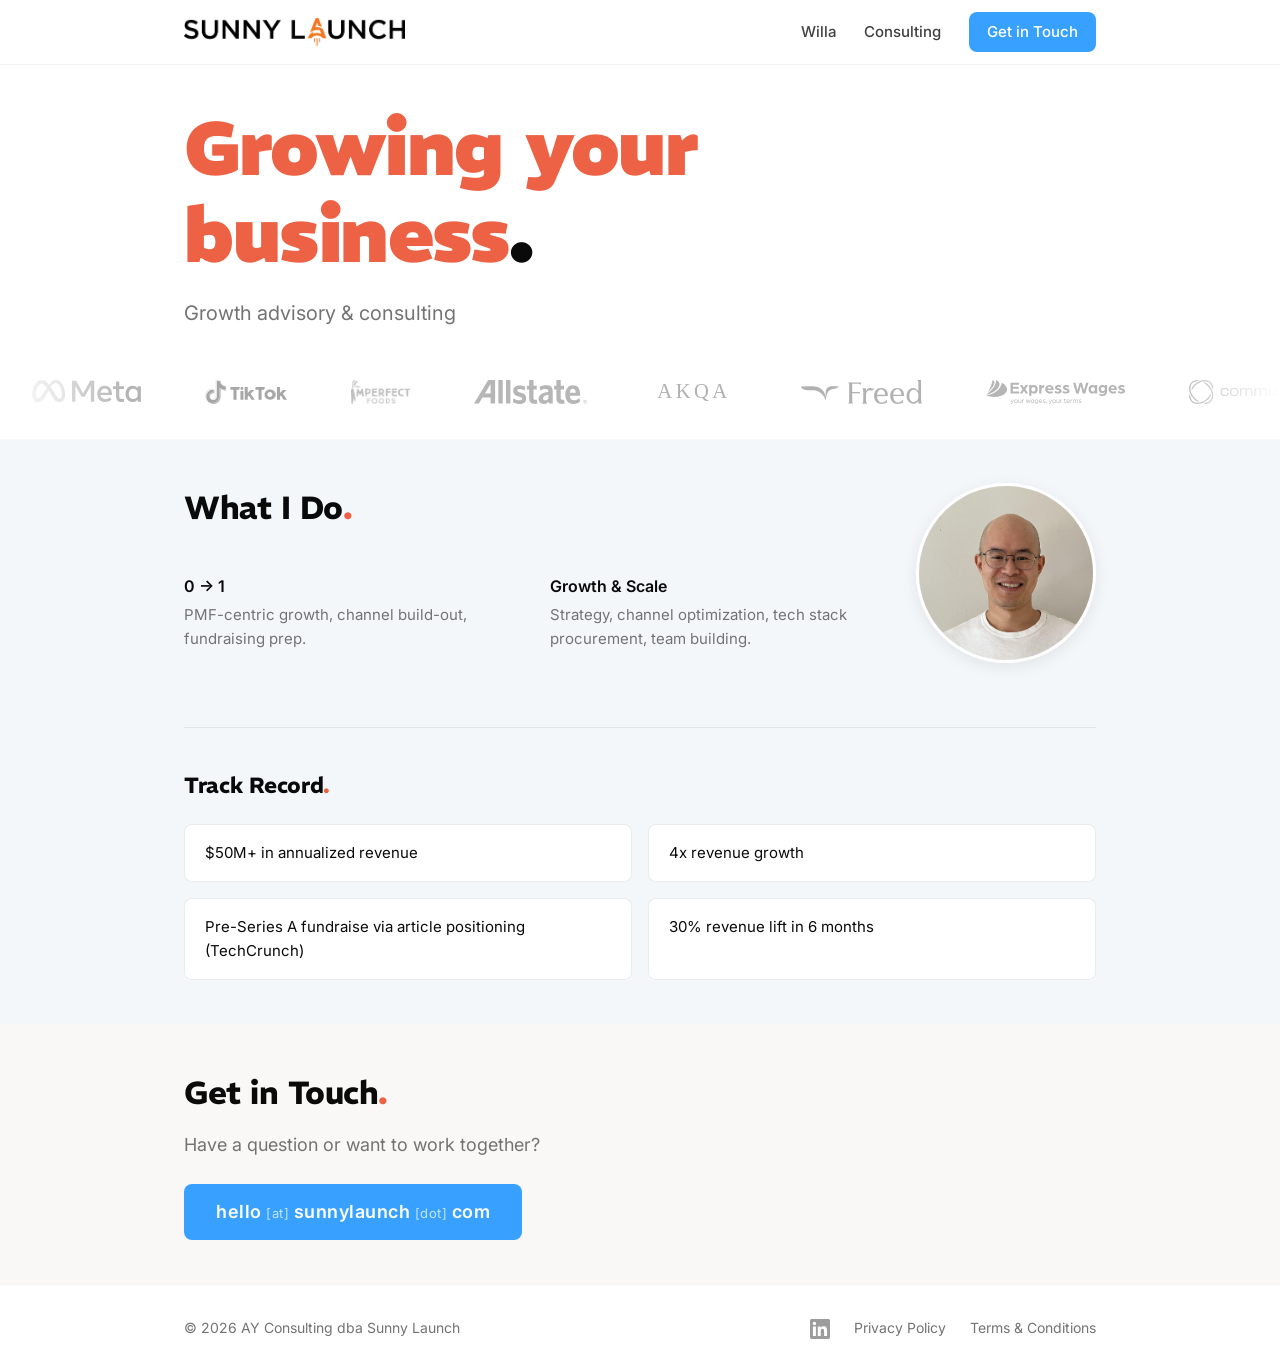
==== commit c2fdb865: "style: tighten spacing further, invert H1 accent, new /consulting hero - Spacing: hero padding 56px " ====
--- a/consulting/index.html
+++ b/consulting/index.html
@@ -35,7 +35,8 @@
 
   <!-- Hero -->
   <section class="hero">
-    <h1>I launch things and grow businesses.</h1>
+    <h1>Growing your business</h1>
+    <p class="hero-sub hero-tagline">Growth advisory &amp; consulting</p>
   </section>
 
   <!-- Company Logos Marquee -->
--- a/style.css
+++ b/style.css
@@ -121,7 +121,7 @@
 .section-inner {
   max-width: 960px;
   margin: 0 auto;
-  padding: 60px 24px;
+  padding: 44px 24px;
 }
 
 .about {
@@ -548,7 +548,15 @@
    =========================================== */
 
 .hero {
-  padding: 56px 24px 52px;
+  padding: 40px 24px 40px;
+}
+
+/* H1 inverts the heading system: coral text, dark full stop. Section
+   headings are the reverse — dark text, coral full stop. */
+.hero h1::after,
+.legal-inner h1::after {
+  content: ".";
+  color: var(--text);
 }
 
 .hero h1 {
@@ -562,6 +570,12 @@
   font-size: 20px;
   line-height: 1.7;
   color: var(--text);
+}
+
+/* One-line descriptor under a headline, not a paragraph */
+.hero-tagline {
+  margin-top: 16px;
+  color: var(--text-muted);
 }
 
 /* ---- Section shells ---- */
@@ -712,11 +726,11 @@
   /* Re-state the mobile hero padding: the desktop .hero rule above is later
      in the file than the original mobile block, so it would otherwise win. */
   .hero {
-    padding: 40px 24px 40px;
+    padding: 28px 24px;
   }
 
   .section-inner {
-    padding: 48px 24px;
+    padding: 36px 24px;
   }
 
   .work-top {
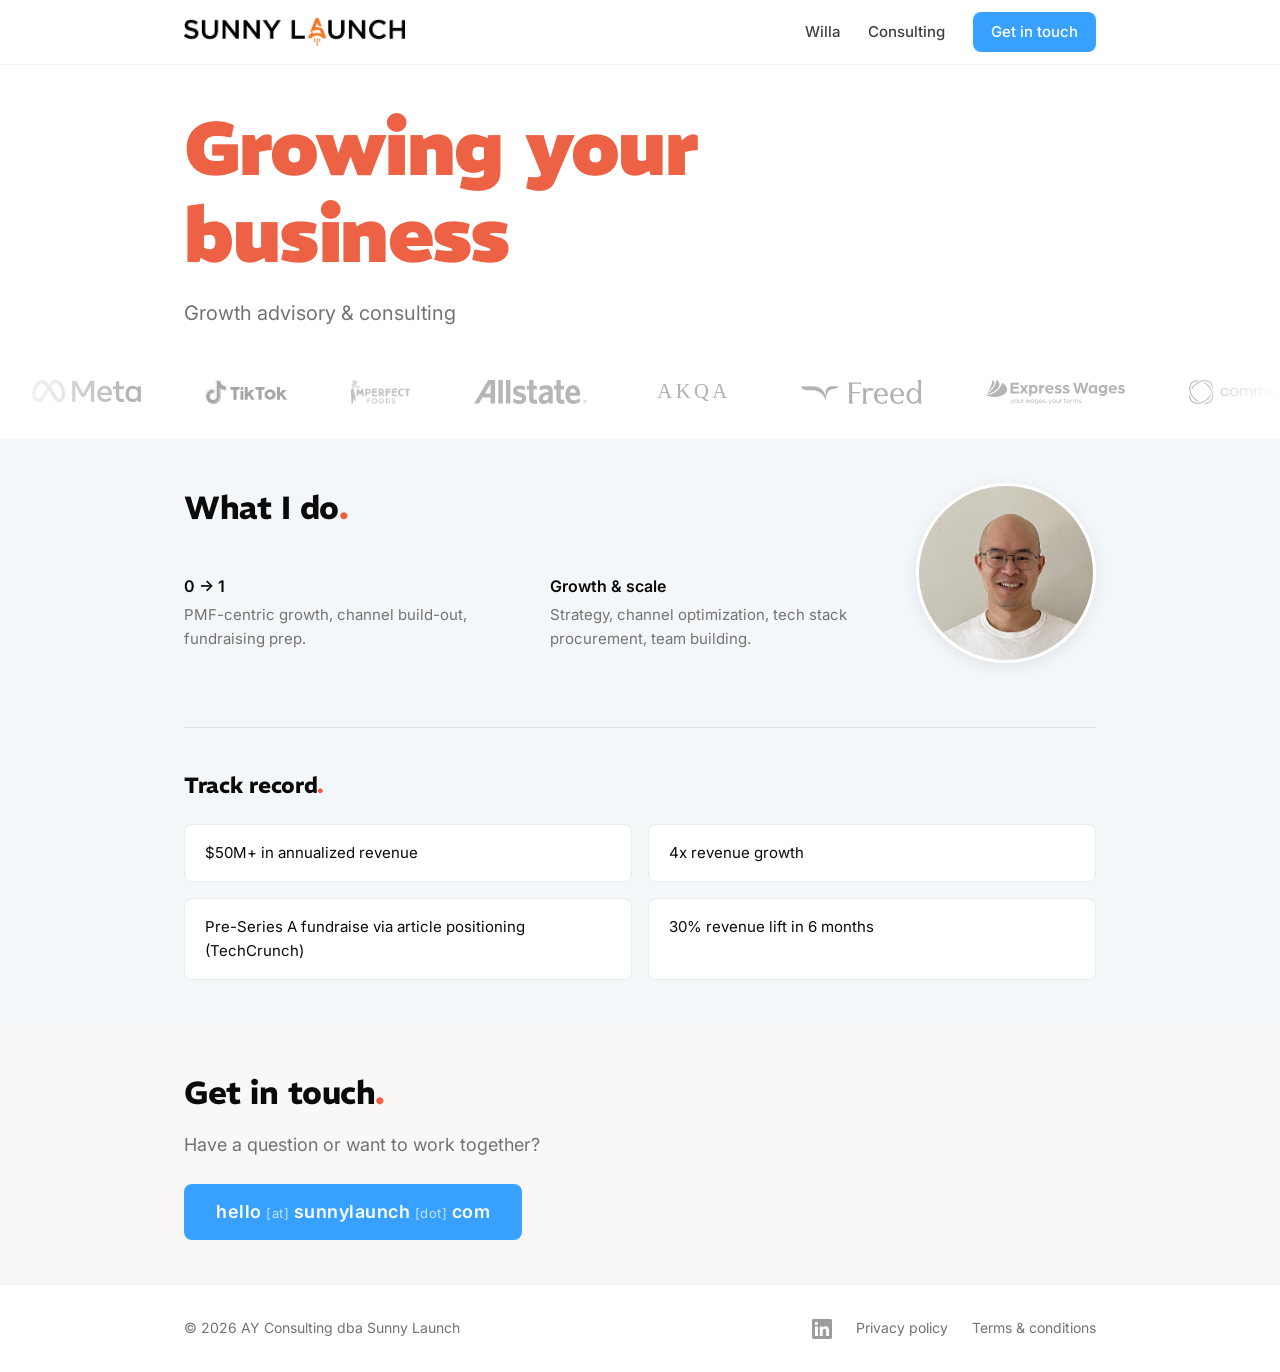
==== commit 06ea4295: "style: drop H1 full stops, sentence case across site chrome - Reverts the inverted H1 full stop from" ====
--- a/consulting/index.html
+++ b/consulting/index.html
@@ -28,7 +28,7 @@
       <div class="nav-links">
         <a href="/willa">Willa</a>
         <a href="/consulting">Consulting</a>
-        <a href="#contact" class="nav-cta">Get in Touch</a>
+        <a href="#contact" class="nav-cta">Get in touch</a>
       </div>
     </div>
   </nav>
@@ -71,7 +71,7 @@
     <div class="section-inner">
       <div class="work-top">
         <div class="work-top-main">
-          <h2>What I Do</h2>
+          <h2>What I do</h2>
 
           <div class="work-lanes">
             <div class="work-item">
@@ -79,7 +79,7 @@
               <p>PMF-centric growth, channel build-out, fundraising prep.</p>
             </div>
             <div class="work-item">
-              <strong>Growth &amp; Scale</strong>
+              <strong>Growth &amp; scale</strong>
               <p>Strategy, channel optimization, tech stack procurement, team building.</p>
             </div>
           </div>
@@ -92,7 +92,7 @@
 
       <!-- Proof Points -->
       <div class="proof-points">
-        <h3>Track Record</h3>
+        <h3>Track record</h3>
         <ul>
           <li>$50M+ in annualized revenue</li>
           <li>4x revenue growth</li>
@@ -106,7 +106,7 @@
   <!-- Contact -->
   <section id="contact" class="contact">
     <div class="section-inner">
-      <h2>Get in Touch</h2>
+      <h2>Get in touch</h2>
       <p>Have a question or want to work together?</p>
       <a href="#" class="contact-email" id="email-link" onclick="this.href='mai'+'lto:'+'hello'+'@'+'sunny'+'launch'+'.com'; return true;">
         <span class="email-display">hello<span class="at"> [at] </span>sunnylaunch<span class="dot"> [dot] </span>com</span>
@@ -122,8 +122,8 @@
         <a href="https://linkedin.com/in/alvinyeh" target="_blank" rel="noopener" class="footer-linkedin" aria-label="LinkedIn">
           <svg width="20" height="20" viewBox="0 0 24 24" fill="currentColor" xmlns="http://www.w3.org/2000/svg"><path d="M20.447 20.452h-3.554v-5.569c0-1.328-.027-3.037-1.852-3.037-1.853 0-2.136 1.445-2.136 2.939v5.667H9.351V9h3.414v1.561h.046c.477-.9 1.637-1.85 3.37-1.85 3.601 0 4.267 2.37 4.267 5.455v6.286zM5.337 7.433a2.062 2.062 0 01-2.063-2.065 2.064 2.064 0 112.063 2.065zm1.782 13.019H3.555V9h3.564v11.452zM22.225 0H1.771C.792 0 0 .774 0 1.729v20.542C0 23.227.792 24 1.771 24h20.451C23.2 24 24 23.227 24 22.271V1.729C24 .774 23.2 0 22.222 0h.003z"/></svg>
         </a>
-        <a href="/privacy.html">Privacy Policy</a>
-        <a href="/terms.html">Terms &amp; Conditions</a>
+        <a href="/privacy.html">Privacy policy</a>
+        <a href="/terms.html">Terms &amp; conditions</a>
       </div>
     </div>
   </footer>
--- a/style.css
+++ b/style.css
@@ -551,13 +551,6 @@
   padding: 40px 24px 40px;
 }
 
-/* H1 inverts the heading system: coral text, dark full stop. Section
-   headings are the reverse — dark text, coral full stop. */
-.hero h1::after,
-.legal-inner h1::after {
-  content: ".";
-  color: var(--text);
-}
 
 .hero h1 {
   font-size: clamp(48px, 7vw, 76px);
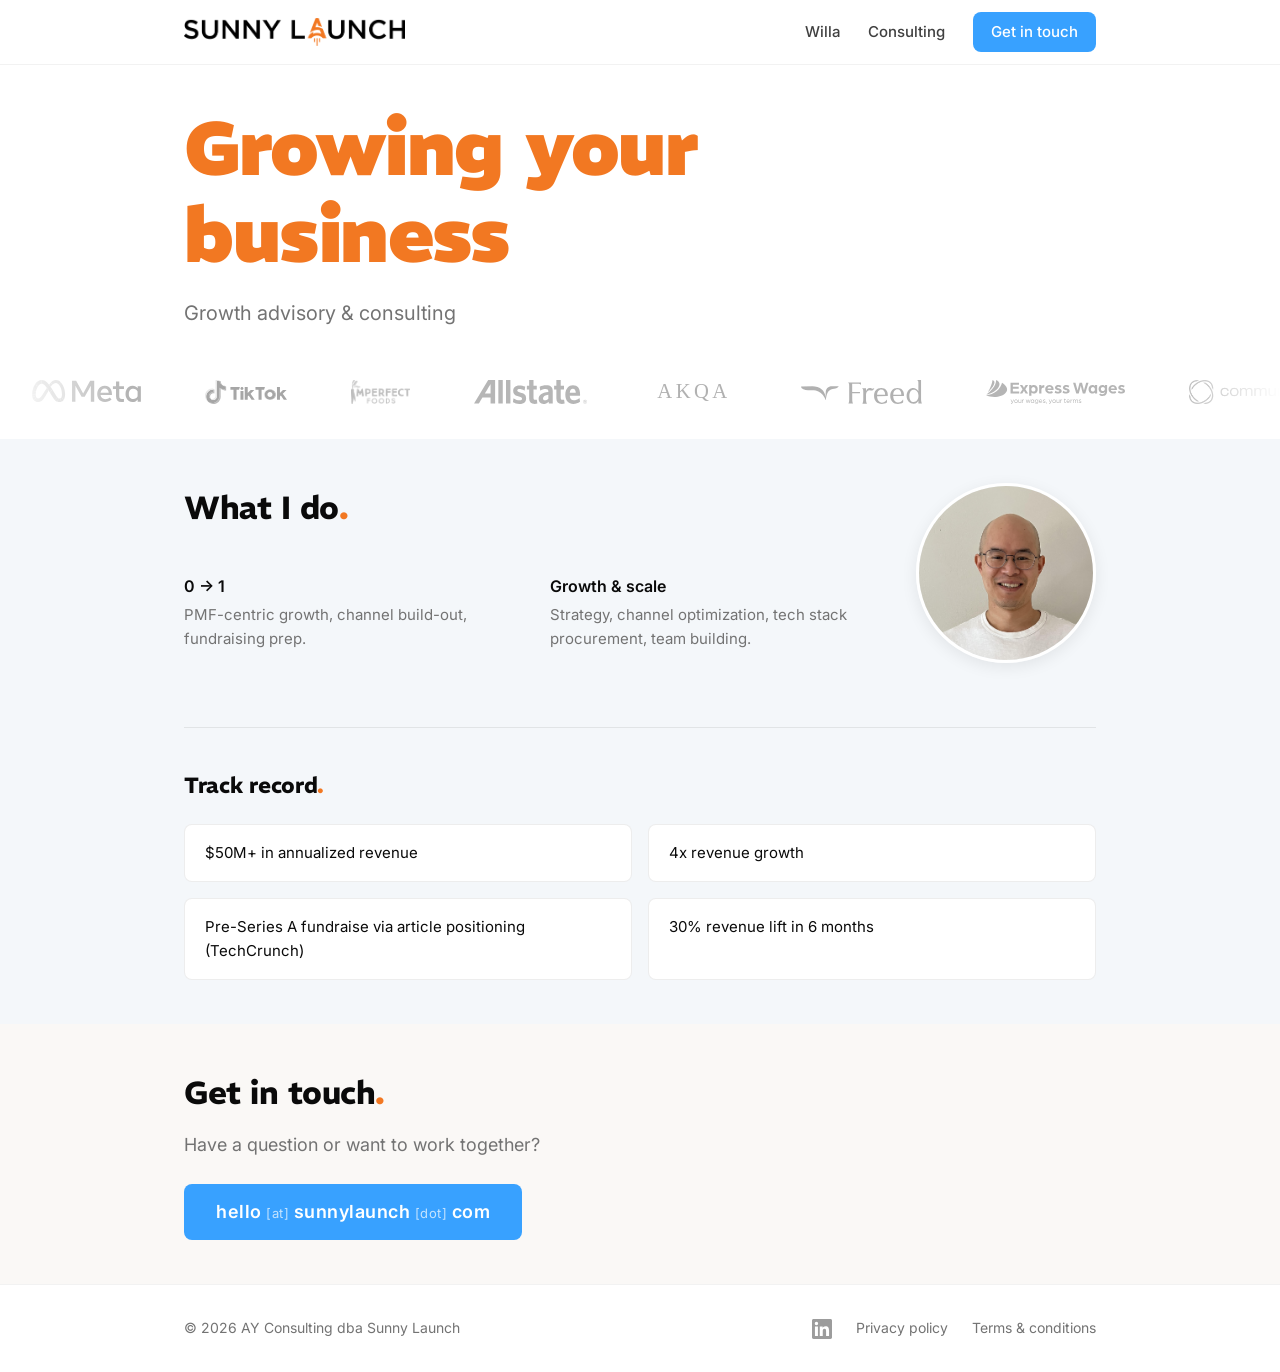
==== commit 0f879111: "feat: add /willa The Willa product page -- both the OAuth Application Home Page for Google verificat" ====
--- a/consulting/index.html
+++ b/consulting/index.html
@@ -5,11 +5,11 @@
   <meta name="viewport" content="width=device-width, initial-scale=1.0">
   <title>Consulting — Sunny Launch</title>
   <meta name="description" content="Alvin Yeh works with a small number of early-stage teams on 0&rarr;1 customer growth, positioning, and fundraising prep.">
-  <link rel="canonical" href="https://www.sunnylaunch.com/consulting">
+  <link rel="canonical" href="https://www.sunnylaunch.com/consulting/">
   <meta property="og:title" content="Consulting — Sunny Launch">
   <meta property="og:description" content="Growth consulting for early-stage teams: 0&rarr;1 customer growth, positioning, and fundraising prep.">
   <meta property="og:type" content="website">
-  <meta property="og:url" content="https://www.sunnylaunch.com/consulting">
+  <meta property="og:url" content="https://www.sunnylaunch.com/consulting/">
   <link rel="icon" type="image/png" href="/assets/icon.png">
   <link rel="stylesheet" href="/style.css">
   <link rel="preconnect" href="https://fonts.googleapis.com">
@@ -26,8 +26,8 @@
         <img src="/assets/icon.png" alt="" class="nav-logo-icon">
       </a>
       <div class="nav-links">
-        <a href="/willa">Willa</a>
-        <a href="/consulting">Consulting</a>
+        <a href="/willa/">Willa</a>
+        <a href="/consulting/">Consulting</a>
         <a href="#contact" class="nav-cta">Get in touch</a>
       </div>
     </div>
--- a/style.css
+++ b/style.css
@@ -5,7 +5,8 @@
 
 :root {
   /* Brand colors */
-  --coral: #ed6244;
+  /* Sampled from assets/logo.png — the rocket is a flat #f27822 */
+  --coral: #f27822;
   --blue: #38a1ff;
   --navy: #002f89;
   --bg: #f8f9fb;
@@ -762,3 +763,234 @@
     text-align: center;
   }
 }
+
+/* ===========================================
+   /willa
+   =========================================== */
+
+.section-sub {
+  margin-top: -18px;
+  margin-bottom: 28px;
+  font-size: 17px;
+  color: var(--text-muted);
+}
+
+/* ---- How it works ---- */
+.steps {
+  counter-reset: step;
+  list-style: none;
+  max-width: var(--measure);
+}
+
+.steps li {
+  counter-increment: step;
+  position: relative;
+  padding-left: 46px;
+  margin-bottom: 22px;
+  font-size: 18px;
+  line-height: 1.65;
+  color: var(--text-muted);
+}
+
+.steps li::before {
+  content: counter(step);
+  position: absolute;
+  left: 0;
+  top: 1px;
+  width: 30px;
+  height: 30px;
+  border-radius: 50%;
+  background: var(--coral);
+  color: var(--white);
+  font-family: 'REM', sans-serif;
+  font-weight: 700;
+  font-size: 15px;
+  line-height: 30px;
+  text-align: center;
+}
+
+.steps strong {
+  display: block;
+  color: var(--text);
+  font-weight: 600;
+}
+
+/* ---- Feature status table ---- */
+.table-wrap {
+  overflow-x: auto;
+  margin-top: 28px;
+}
+
+.feature-table {
+  width: 100%;
+  border-collapse: collapse;
+  font-size: 16px;
+}
+
+.feature-table th {
+  text-align: left;
+  padding: 10px 12px;
+  font-size: 13px;
+  font-weight: 600;
+  text-transform: uppercase;
+  letter-spacing: 0.6px;
+  color: var(--text-muted);
+  border-bottom: 2px solid rgba(0, 0, 0, 0.08);
+}
+
+.feature-table td {
+  padding: 13px 12px;
+  border-bottom: 1px solid rgba(0, 0, 0, 0.06);
+  color: var(--text);
+}
+
+.feature-table td:last-child {
+  width: 1%;
+  white-space: nowrap;
+}
+
+.row-focus {
+  background: var(--bg-cool);
+}
+
+.tag {
+  display: inline-block;
+  padding: 3px 11px;
+  border-radius: 99px;
+  font-size: 13px;
+  font-weight: 600;
+  white-space: nowrap;
+}
+
+/* Status colors carry meaning, so each also differs in weight and label text */
+.tag-live {
+  background: #e3f2e8;
+  color: #1f6b3d;
+}
+
+.tag-building {
+  background: #fdeae4;
+  color: #a63c1e;
+}
+
+.tag-planned {
+  background: rgba(0, 0, 0, 0.05);
+  color: var(--text-muted);
+}
+
+/* ---- Testimonial ---- */
+.testimonial {
+  margin-top: 40px;
+  max-width: var(--measure);
+}
+
+.testimonial blockquote {
+  font-family: 'REM', sans-serif;
+  font-size: 22px;
+  line-height: 1.45;
+  letter-spacing: -0.3px;
+  color: var(--text);
+}
+
+.testimonial blockquote::before {
+  content: "\201C";
+}
+
+.testimonial blockquote::after {
+  content: "\201D";
+}
+
+.testimonial figcaption {
+  margin-top: 12px;
+  font-size: 15px;
+  color: var(--text-muted);
+}
+
+/* ---- Definition lists: house rules, goals, FAQ ---- */
+.rules,
+.faq {
+  max-width: var(--measure);
+}
+
+.rules dt,
+.faq dt {
+  font-weight: 600;
+  font-size: 18px;
+  color: var(--text);
+  margin-top: 26px;
+}
+
+.rules dt:first-of-type,
+.faq dt:first-of-type {
+  margin-top: 0;
+}
+
+.rules dd,
+.faq dd {
+  margin-top: 6px;
+  font-size: 17px;
+  line-height: 1.7;
+  color: var(--text-muted);
+}
+
+.faq a {
+  color: var(--blue);
+}
+
+/* ---- Vision ---- */
+.vision-cols {
+  display: grid;
+  grid-template-columns: 1fr 1fr;
+  gap: 48px;
+}
+
+.minor-h {
+  font-family: 'REM', sans-serif;
+  font-weight: 700;
+  font-size: 19px;
+  color: var(--text);
+  margin-bottom: 14px;
+}
+
+.plain-list {
+  list-style: none;
+}
+
+.plain-list li {
+  position: relative;
+  padding-left: 18px;
+  margin-bottom: 12px;
+  font-size: 17px;
+  line-height: 1.65;
+  color: var(--text-muted);
+}
+
+.plain-list li::before {
+  content: "\2014";
+  position: absolute;
+  left: 0;
+  color: var(--coral);
+}
+
+/* ---- Closing CTA ---- */
+.cta {
+  background: var(--bg-warm);
+}
+
+@media (max-width: 640px) {
+  .vision-cols {
+    grid-template-columns: 1fr;
+    gap: 32px;
+  }
+
+  .steps li,
+  .rules dd,
+  .faq dd,
+  .plain-list li {
+    font-size: 16px;
+  }
+
+  .testimonial blockquote {
+    font-size: 19px;
+  }
+}
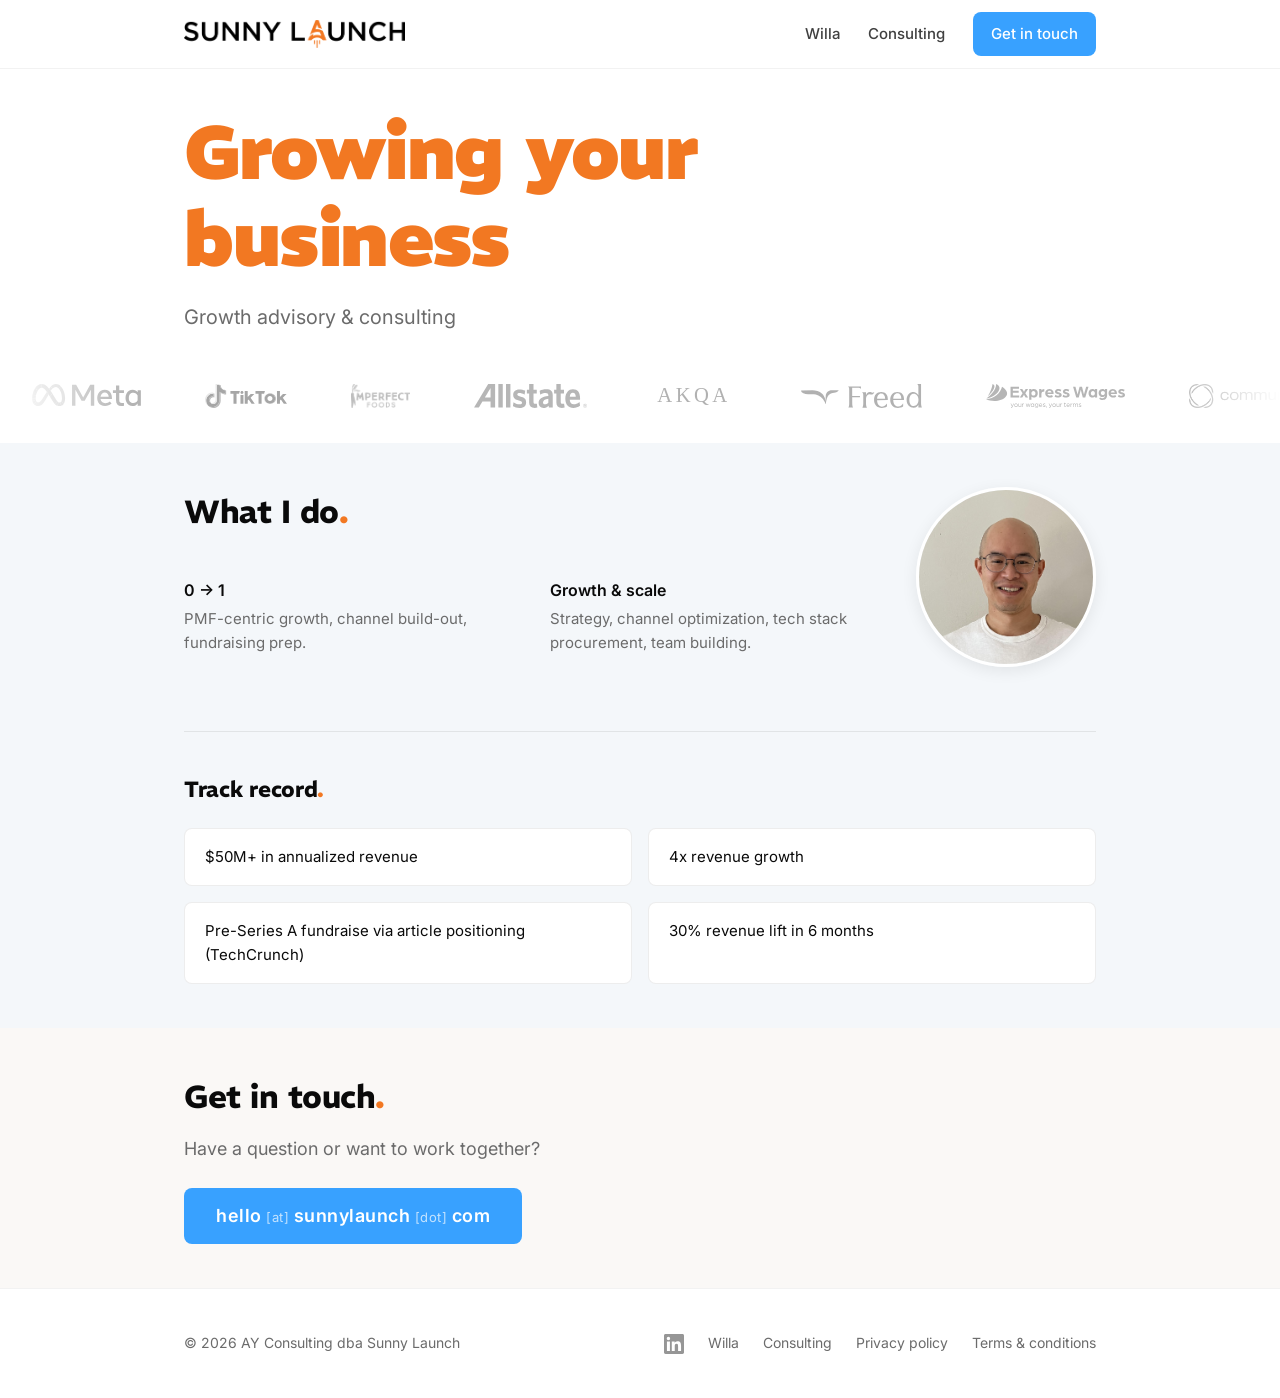
==== commit 588fbc05: "fix: address code review findings - #rules padding moved inside the min-width:1180px block. It used " ====
--- a/consulting/index.html
+++ b/consulting/index.html
@@ -122,6 +122,8 @@
         <a href="https://linkedin.com/in/alvinyeh" target="_blank" rel="noopener" class="footer-linkedin" aria-label="LinkedIn">
           <svg width="20" height="20" viewBox="0 0 24 24" fill="currentColor" xmlns="http://www.w3.org/2000/svg"><path d="M20.447 20.452h-3.554v-5.569c0-1.328-.027-3.037-1.852-3.037-1.853 0-2.136 1.445-2.136 2.939v5.667H9.351V9h3.414v1.561h.046c.477-.9 1.637-1.85 3.37-1.85 3.601 0 4.267 2.37 4.267 5.455v6.286zM5.337 7.433a2.062 2.062 0 01-2.063-2.065 2.064 2.064 0 112.063 2.065zm1.782 13.019H3.555V9h3.564v11.452zM22.225 0H1.771C.792 0 0 .774 0 1.729v20.542C0 23.227.792 24 1.771 24h20.451C23.2 24 24 23.227 24 22.271V1.729C24 .774 23.2 0 22.222 0h.003z"/></svg>
         </a>
+        <a href="/willa/">Willa</a>
+        <a href="/consulting/">Consulting</a>
         <a href="/privacy.html">Privacy policy</a>
         <a href="/terms.html">Terms &amp; conditions</a>
       </div>
--- a/style.css
+++ b/style.css
@@ -14,7 +14,9 @@
   --bg-cool: #f4f7fa;
   --white: #ffffff;
   --text: #0a0a0a;
-  --text-muted: #737373;
+  /* #737373 measured 4.41–4.48:1 on the tinted bands, just under the 4.5:1
+     AA floor, and large blocks of it read washed out */
+  --text-muted: #6b6b6b;
   --text-nav: #404040;
   --border-subtle: rgba(0, 0, 0, 0.05);
 
@@ -86,14 +88,20 @@
   transition: color 0.2s;
 }
 
-.nav-links a:hover {
+/* Nav and footer links were 22–24px tall. Padding lifts the tap target to
+   44px without moving anything visually. */
+.nav-links a:not(.nav-cta):not(.nav-btn) {
+  padding: 10px 0;
+}
+
+.nav-links a:not(.nav-btn):hover {
   color: var(--blue);
 }
 
 .nav-cta {
   background: var(--blue) !important;
   color: var(--white) !important;
-  padding: 8px 18px !important;
+  padding: 10px 18px !important;
   border-radius: 8px;
   transition: opacity 0.2s !important;
 }
@@ -402,6 +410,7 @@
   color: var(--text-muted);
   text-decoration: none;
   transition: color 0.2s;
+  padding: 11px 0;
 }
 
 .footer-links a:hover {
@@ -482,6 +491,7 @@
   font-family: 'REM', sans-serif;
   font-weight: 900;
   font-size: 36px;
+  /* Sits on --bg-warm, so it needs the deeper coral */
   color: var(--coral);
   margin-bottom: 8px;
 }
@@ -764,9 +774,24 @@
   }
 }
 
+
 /* ===========================================
    /willa
    =========================================== */
+
+/* Heading utility: skip the full stop when the text already ends in punctuation */
+.no-stop::after {
+  content: none !important;
+}
+
+/* Prose pages (/willa) are a single text column. In the default 960px
+   container a 660px measure leaves 276px dead to the right and pushes the
+   column 126px left of optical centre, which reads as an unstyled document.
+   Sizing the container to the measure lets the column centre on the page. */
+.page-prose .section-inner,
+.page-prose .hero {
+  max-width: calc(var(--measure) + 48px);
+}
 
 .section-sub {
   margin-top: -18px;
@@ -775,7 +800,52 @@
   color: var(--text-muted);
 }
 
-/* ---- How it works ---- */
+
+.lede-prose {
+  max-width: var(--measure);
+  font-size: 21px;
+  line-height: 1.55;
+  letter-spacing: -0.2px;
+  color: var(--text);
+  margin-bottom: 18px;
+}
+
+/* ---- Nav mark cross-fade ---- */
+.nav-logo-swap {
+  position: relative;
+}
+
+.nav-logo-swap .mark {
+  transition: opacity 0.28s ease;
+}
+
+/* Sits over the wordmark, which keeps its box so nothing shifts on swap.
+   The asset is a 1024px square whose glyph fills only ~57% of the canvas, so
+   it is set oversized to make the W read at roughly wordmark height. It is
+   absolutely positioned, so the extra size costs no layout.
+   The artwork also ships on an opaque cream ground rather than transparency;
+   multiply drops that ground into the white nav. Replacing the asset with a
+   transparent PNG or SVG would let both of these hacks go away. */
+.mark-willa {
+  position: absolute;
+  left: -9px;
+  top: 50%;
+  transform: translateY(-50%);
+  height: 48px;
+  width: 48px;
+  opacity: 0;
+  mix-blend-mode: multiply;
+}
+
+.nav.is-willa .mark-sl {
+  opacity: 0;
+}
+
+.nav.is-willa .mark-willa {
+  opacity: 1;
+}
+
+/* ---- How it works: numbered steps joined by a rail ---- */
 .steps {
   counter-reset: step;
   list-style: none;
@@ -785,23 +855,28 @@
 .steps li {
   counter-increment: step;
   position: relative;
-  padding-left: 46px;
-  margin-bottom: 22px;
-  font-size: 18px;
+  padding-left: 48px;
+  padding-bottom: 26px;
+  font-size: 17px;
   line-height: 1.65;
   color: var(--text-muted);
+}
+
+.steps li:last-child {
+  padding-bottom: 0;
 }
 
 .steps li::before {
   content: counter(step);
   position: absolute;
   left: 0;
-  top: 1px;
+  top: 0;
   width: 30px;
   height: 30px;
   border-radius: 50%;
   background: var(--coral);
-  color: var(--white);
+  /* Dark on orange: white on #e87211 is only 2.9:1 */
+  color: var(--text);
   font-family: 'REM', sans-serif;
   font-weight: 700;
   font-size: 15px;
@@ -809,87 +884,83 @@
   text-align: center;
 }
 
+/* The rail connecting each step to the next */
+.steps li::after {
+  content: "";
+  position: absolute;
+  left: 14px;
+  top: 36px;
+  bottom: 8px;
+  width: 2px;
+  background: rgba(232, 114, 17, 0.28);
+}
+
+.steps li:last-child::after {
+  display: none;
+}
+
 .steps strong {
   display: block;
+  margin-bottom: 2px;
   color: var(--text);
   font-weight: 600;
-}
-
-/* ---- Feature status table ---- */
-.table-wrap {
-  overflow-x: auto;
-  margin-top: 28px;
-}
-
-.feature-table {
-  width: 100%;
-  border-collapse: collapse;
-  font-size: 16px;
-}
-
-.feature-table th {
-  text-align: left;
-  padding: 10px 12px;
-  font-size: 13px;
-  font-weight: 600;
-  text-transform: uppercase;
-  letter-spacing: 0.6px;
-  color: var(--text-muted);
-  border-bottom: 2px solid rgba(0, 0, 0, 0.08);
-}
-
-.feature-table td {
-  padding: 13px 12px;
-  border-bottom: 1px solid rgba(0, 0, 0, 0.06);
-  color: var(--text);
-}
-
-.feature-table td:last-child {
-  width: 1%;
-  white-space: nowrap;
-}
-
-.row-focus {
+  font-size: 18px;
+}
+
+/* ---- Use cases ---- */
+/* Single column: at the prose measure each item fits on one line, which
+   scans far better than a two-up grid of two-line ragged items */
+.use-cases {
+  list-style: none;
+  display: grid;
+  grid-template-columns: 1fr;
+  gap: 13px;
+}
+
+.use-cases li {
+  position: relative;
+  padding-left: 26px;
+  font-size: 17px;
+  line-height: 1.55;
+  color: var(--text);
+}
+
+.use-cases li::before {
+  content: "";
+  position: absolute;
+  left: 0;
+  top: 9px;
+  width: 9px;
+  height: 9px;
+  border-radius: 50%;
+  background: var(--coral);
+}
+
+/* ---- Testimonial, as its own section ---- */
+.quote-section {
   background: var(--bg-cool);
 }
 
-.tag {
-  display: inline-block;
-  padding: 3px 11px;
-  border-radius: 99px;
-  font-size: 13px;
-  font-weight: 600;
-  white-space: nowrap;
-}
-
-/* Status colors carry meaning, so each also differs in weight and label text */
-.tag-live {
-  background: #e3f2e8;
-  color: #1f6b3d;
-}
-
-.tag-building {
-  background: #fdeae4;
-  color: #a63c1e;
-}
-
-.tag-planned {
-  background: rgba(0, 0, 0, 0.05);
-  color: var(--text-muted);
-}
-
-/* ---- Testimonial ---- */
 .testimonial {
-  margin-top: 40px;
-  max-width: var(--measure);
-}
-
+  margin: 0 auto;
+  text-align: center;
+}
+
+/* A serif sets the quote apart from the REM headings and Inter body without
+   loading a third webfont — Georgia is already on every machine. */
 .testimonial blockquote {
-  font-family: 'REM', sans-serif;
-  font-size: 22px;
-  line-height: 1.45;
-  letter-spacing: -0.3px;
-  color: var(--text);
+  font-family: Georgia, 'Times New Roman', serif;
+  font-style: italic;
+  font-weight: 400;
+  /* 26px is the largest that fits on one line in the 912px container with
+     Georgia, but that leaves only 7% headroom, and Georgia is absent on most
+     Android and many Linux systems. 24px keeps the single line intact for a
+     substituted serif up to ~15% wider. */
+  font-size: clamp(19px, 1.9vw, 24px);
+  line-height: 1.35;
+  letter-spacing: -0.2px;
+  color: var(--text);
+  text-wrap: balance;
 }
 
 .testimonial blockquote::before {
@@ -901,96 +972,365 @@
 }
 
 .testimonial figcaption {
-  margin-top: 12px;
+  margin-top: 16px;
   font-size: 15px;
   color: var(--text-muted);
 }
 
-/* ---- Definition lists: house rules, goals, FAQ ---- */
-.rules,
+/* ---- Definition lists: house rules, goals ---- */
+.rules {
+  max-width: var(--measure);
+}
+
+.rules dt {
+  font-weight: 600;
+  font-size: 18px;
+  color: var(--text);
+  margin-top: 24px;
+}
+
+.rules dt:first-of-type {
+  margin-top: 0;
+}
+
+.rules dd {
+  margin-top: 5px;
+  font-size: 17px;
+  line-height: 1.7;
+  color: var(--text-muted);
+}
+
+/* ---- FAQ accordion ---- */
 .faq {
   max-width: var(--measure);
-}
-
-.rules dt,
-.faq dt {
+  border-top: 1px solid rgba(0, 0, 0, 0.09);
+}
+
+.faq-item {
+  border-bottom: 1px solid rgba(0, 0, 0, 0.09);
+}
+
+.faq-item summary {
+  position: relative;
+  cursor: pointer;
+  list-style: none;
+  padding: 16px 36px 16px 0;
+  font-size: 17px;
   font-weight: 600;
-  font-size: 18px;
-  color: var(--text);
-  margin-top: 26px;
-}
-
-.rules dt:first-of-type,
-.faq dt:first-of-type {
-  margin-top: 0;
-}
-
-.rules dd,
-.faq dd {
-  margin-top: 6px;
+  color: var(--text);
+}
+
+.faq-item summary::-webkit-details-marker {
+  display: none;
+}
+
+.faq-item summary:focus-visible {
+  outline: 2px solid var(--blue);
+  outline-offset: 3px;
+  border-radius: 4px;
+}
+
+/* Chevron */
+.faq-item summary::after {
+  content: "";
+  position: absolute;
+  right: 6px;
+  top: 50%;
+  width: 9px;
+  height: 9px;
+  border-right: 2px solid var(--text-muted);
+  border-bottom: 2px solid var(--text-muted);
+  transform: translateY(-70%) rotate(45deg);
+  transition: transform 0.2s ease;
+}
+
+.faq-item[open] summary::after {
+  transform: translateY(-25%) rotate(-135deg);
+}
+
+.faq-body {
+  padding: 0 0 20px;
+}
+
+.faq-body p {
   font-size: 17px;
   line-height: 1.7;
   color: var(--text-muted);
 }
 
-.faq a {
+.faq-body p + p {
+  margin-top: 12px;
+}
+
+.faq-body a {
   color: var(--blue);
 }
 
-/* ---- Vision ---- */
-.vision-cols {
+/* ---- Closing CTA ---- */
+/* Cool, not warm: the FAQ above it is warm, and two touching bands of the
+   same tint erase the boundary between the two sections */
+.cta {
+  background: var(--bg-cool);
+}
+
+@media (prefers-reduced-motion: reduce) {
+  .nav-logo-swap .mark,
+  .faq-item summary::after {
+    transition: none;
+  }
+}
+
+@media (max-width: 640px) {
+  .use-cases {
+    grid-template-columns: 1fr;
+    gap: 14px;
+  }
+
+  .steps li,
+  .rules dd,
+  .use-cases li,
+  .faq-body p {
+    font-size: 16px;
+  }
+
+  .lede-prose {
+    font-size: 19px;
+  }
+}
+
+/* ---- /willa: scroll-reactive nav ---- */
+/* Past the hero the nav swaps wayfinding for conversion: the two text links
+   and "Get in touch" give way to the two CTAs. Deliberately NOT reusing .btn,
+   whose mobile rule sets width:100% and would blow out the nav row. */
+.nav-scrolled-only {
+  display: none;
+}
+
+.nav.is-willa .nav-top-only {
+  display: none;
+}
+
+.nav.is-willa .nav-scrolled-only {
+  display: inline-block;
+}
+
+.nav.is-willa .nav-links {
+  gap: 10px;
+}
+
+.nav-btn {
+  font-size: 14px;
+  font-weight: 600;
+  padding: 9px 15px;
+  border-radius: 8px;
+  text-decoration: none;
+  white-space: nowrap;
+  transition: opacity 0.2s, border-color 0.2s;
+}
+
+.nav-btn-primary {
+  background: var(--blue);
+  color: var(--white);
+}
+
+.nav-btn-primary:hover {
+  opacity: 0.85;
+}
+
+.nav-btn-secondary {
+  background: var(--white);
+  color: var(--text);
+  border: 1px solid rgba(0, 0, 0, 0.14);
+}
+
+.nav-btn-secondary:hover {
+  border-color: var(--blue);
+}
+
+/* ---- Hero: headline beside a sample thread ---- */
+/* The hero keeps the prose measure so the H1 lines up with every section
+   heading below it. Only the grid reaches right, into what was otherwise
+   dead gutter, via a negative margin. */
+.hero-grid {
   display: grid;
-  grid-template-columns: 1fr 1fr;
-  gap: 48px;
-}
-
-.minor-h {
+  grid-template-columns: 1fr;
+  gap: 32px;
+}
+
+.hero-grid .sms {
+  max-width: 340px;
+}
+
+/* 1164px is where the centred measure plus the 252px overhang stops
+   overflowing the viewport; 1180 leaves a little slack. */
+@media (min-width: 1180px) {
+  /* The thread is taller than the copy, so the hero needs more room above
+     and below or the panel crowds the nav. Scoped to .page-prose so the
+     other pages keep their tightened spacing. */
+  .page-prose .hero {
+    padding-top: 64px;
+    padding-bottom: 64px;
+    /* Wider than the prose measure, and centred rather than overhanging to
+       the right, so the masthead reads as centred on the page. Same total
+       width as the old measure-plus-overhang, just balanced. */
+    max-width: calc(var(--measure) + 48px + 252px);
+  }
+
+  .hero-grid {
+    grid-template-columns: minmax(0, 1fr) 296px;
+    gap: 48px;
+    align-items: center;
+  }
+
+  .hero-grid .sms {
+    max-width: none;
+  }
+}
+
+.sms {
+  margin: 0;
+}
+
+.sms-screen {
+  background: var(--white);
+  border: 1px solid rgba(0, 0, 0, 0.09);
+  border-radius: 18px;
+  padding: 16px 14px 14px;
+  box-shadow: 0 6px 24px rgba(0, 0, 0, 0.07);
+}
+
+.sms-day {
+  margin-bottom: 14px;
+  text-align: center;
+  font-size: 11px;
+  font-weight: 600;
+  letter-spacing: 0.5px;
+  text-transform: uppercase;
+  color: var(--text-muted);
+}
+
+.bubble {
+  max-width: 92%;
+  margin-bottom: 8px;
+  padding: 10px 13px;
+  border-radius: 16px;
+  font-size: 13.5px;
+  line-height: 1.5;
+}
+
+.bubble-in {
+  background: #eef1f4;
+  color: var(--text);
+  border-bottom-left-radius: 5px;
+}
+
+/* Darker than --blue so white text clears 4.5:1 (this one measures 4.94:1) */
+.bubble-out {
+  width: fit-content;
+  margin-left: auto;
+  background: #1a72c4;
+  color: var(--white);
+  font-weight: 600;
+  border-bottom-right-radius: 5px;
+}
+
+
+@media (max-width: 860px) {
+  .how-grid {
+    grid-template-columns: 1fr;
+    gap: 32px;
+  }
+
+  .sms {
+    max-width: 340px;
+  }
+}
+
+/* ---- House rules: three across ---- */
+/* Each dt/dd pair is wrapped in a div so the grid tracks whole rules rather
+   than splitting terms from their descriptions. */
+.rules-grid {
+  counter-reset: rule;
+  display: grid;
+  grid-template-columns: 1fr;
+  gap: 20px;
+}
+
+/* Each rule is its own card with its own index, so the three read as three
+   things rather than one block of text. Numbers instead of icons-in-circles,
+   which is the most recognisable AI-template shape. */
+.rule-card {
+  counter-increment: rule;
+  background: var(--bg-warm);
+  border-radius: 14px;
+  padding: 24px 24px 26px;
+}
+
+.rule-card::before {
+  content: counter(rule, decimal-leading-zero);
+  display: block;
+  margin-bottom: 14px;
   font-family: 'REM', sans-serif;
   font-weight: 700;
-  font-size: 19px;
-  color: var(--text);
-  margin-bottom: 14px;
-}
-
-.plain-list {
-  list-style: none;
-}
-
-.plain-list li {
-  position: relative;
-  padding-left: 18px;
-  margin-bottom: 12px;
-  font-size: 17px;
-  line-height: 1.65;
-  color: var(--text-muted);
-}
-
-.plain-list li::before {
-  content: "\2014";
-  position: absolute;
-  left: 0;
+  font-size: 15px;
+  letter-spacing: 1.5px;
   color: var(--coral);
 }
 
-/* ---- Closing CTA ---- */
-.cta {
-  background: var(--bg-warm);
-}
-
-@media (max-width: 640px) {
-  .vision-cols {
-    grid-template-columns: 1fr;
-    gap: 32px;
-  }
-
-  .steps li,
-  .rules dd,
-  .faq dd,
-  .plain-list li {
+
+.rules-grid dt {
+  margin-top: 0;
+}
+
+/* Three across only where there is room: at the prose measure alone the
+   columns come out ~196px, which is too narrow for the privacy rule.
+   Same overhang as the hero, so the heading stays aligned. */
+@media (min-width: 1180px) {
+  /* Three across inside the normal measure, so the heading and subheading
+     line up with every other section heading. Cards come out ~212px, so the
+     type steps down a notch to keep them readable at that width. */
+  /* The quote has no heading to misalign, so it can take a wider centred
+     container and land on one line */
+  #quote .section-inner {
+    max-width: calc(var(--measure) + 48px + 252px);
+  }
+
+  /* The carded row earns more air, but only where it is actually three
+     across. On mobile the cards stack and the extra height is dead space. */
+  #rules .section-inner {
+    padding-top: 64px;
+    padding-bottom: 68px;
+  }
+
+  .rules-grid {
+    grid-template-columns: repeat(3, 1fr);
+    gap: 16px;
+    max-width: none;
+  }
+
+  .rule-card {
+    padding: 22px 20px 24px;
+  }
+
+  .rules-grid dt {
+    font-size: 17px;
+  }
+
+  .rules-grid dd {
+    font-size: 15px;
+    line-height: 1.6;
+  }
+
+  /* Equal-height cards so the row reads as a set, not three ragged blocks */
+  .rules-grid {
+    align-items: stretch;
+  }
+
+  .rule-card {
+    padding: 28px 26px 30px;
+  }
+
+  .rules-grid dd {
     font-size: 16px;
   }
-
-  .testimonial blockquote {
-    font-size: 19px;
-  }
-}
+}
